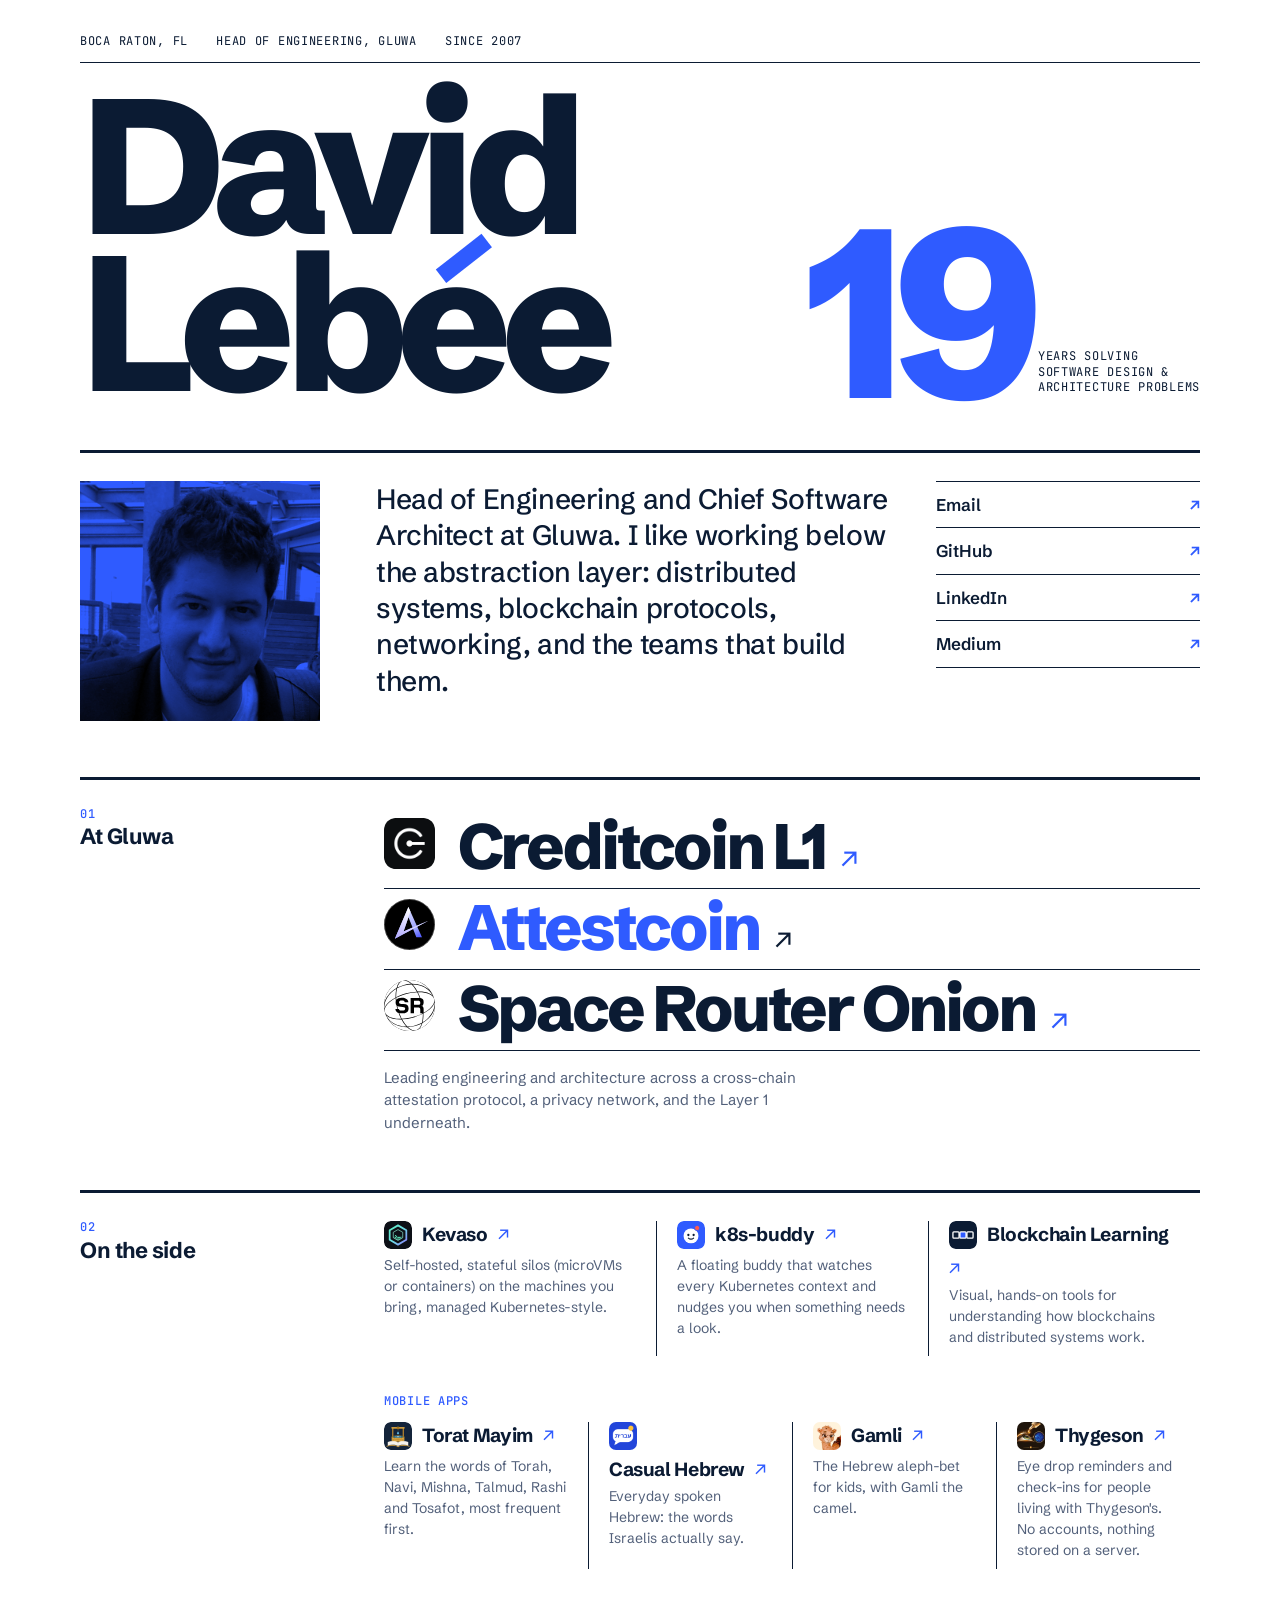
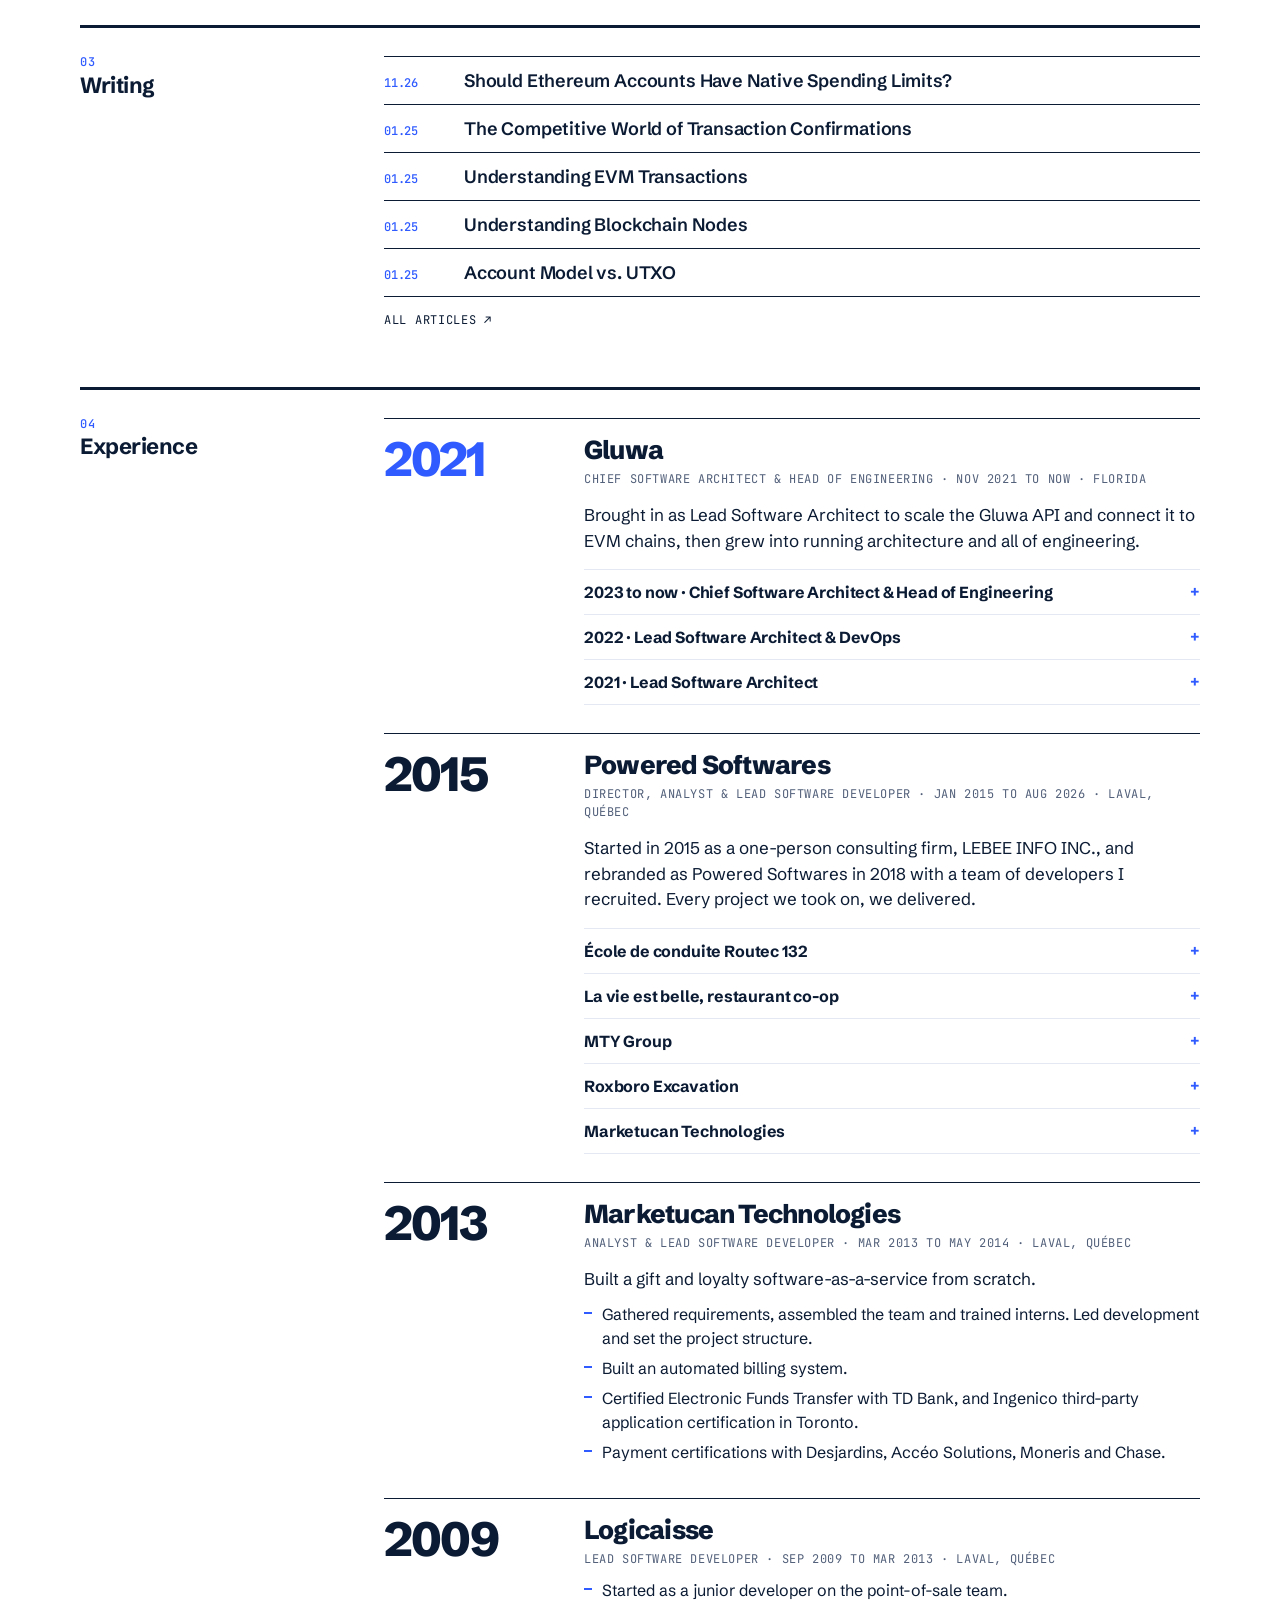
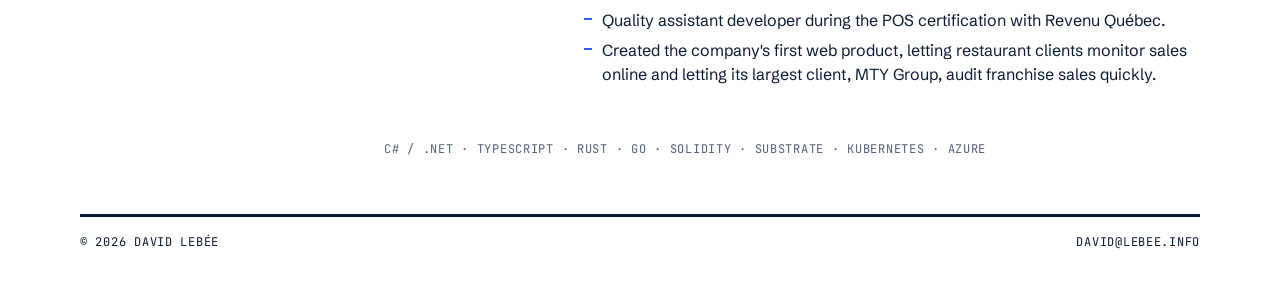
==== index.html @ 3582ea85 "Point Space Router Onion to spacerouter.org/onion Co-Authored-By: Claude Opus 5.5 <noreply@anthropic" ====
<!doctype html>
<html lang="en">
<head>
  <meta charset="utf-8">
  <meta name="viewport" content="width=device-width, initial-scale=1">
  <title>David Lebée</title>
  <meta name="description" content="David Lebée, Head of Engineering and Chief Software Architect at Gluwa. Distributed systems, blockchain protocols, and side projects like Kevaso and k8s-buddy.">
  <meta name="theme-color" content="#0B1B33">
  <link rel="canonical" href="https://david.lebee.info/">
  <link rel="icon" href="/favicon.svg" type="image/svg+xml">
  <meta property="og:title" content="David Lebée">
  <meta property="og:description" content="Head of Engineering at Gluwa. Distributed systems, blockchain protocols, and things I build on the side.">
  <meta property="og:image" content="https://david.lebee.info/assets/img/david.jpg">
  <meta property="og:url" content="https://david.lebee.info/">
  <meta property="og:type" content="profile">
  <link rel="preconnect" href="https://fonts.googleapis.com">
  <link rel="preconnect" href="https://fonts.gstatic.com" crossorigin>
  <link href="https://fonts.googleapis.com/css2?family=JetBrains+Mono:wght@400;500&family=Schibsted+Grotesk:wght@400;500;600;700;800&display=swap" rel="stylesheet">
  <link rel="stylesheet" href="/assets/css/tokens.css?v=swiss5">
  <link rel="stylesheet" href="/assets/css/site.css?v=swiss5">
  <script type="application/ld+json">
  {"@context":"https://schema.org","@type":"Person","name":"David Lebée","jobTitle":"Head of Engineering & Chief Software Architect","worksFor":{"@type":"Organization","name":"Gluwa"},"email":"mailto:david@lebee.info","url":"https://david.lebee.info/","sameAs":["https://www.linkedin.com/in/davidlebee/","https://github.com/dlebee","https://medium.com/@dsylebee"]}
  </script>
</head>
<body>

<main class="poster">

  <!-- Masthead -->
  <header class="mast">
    <div class="meta">
      <span>Boca Raton, FL</span>
      <span>Head of Engineering, Gluwa</span>
      <span>Since 2007</span>
    </div>
    <h1 class="name">David<br>Leb<span class="e-accent">e</span>e</h1>
    <div class="big-number" aria-label="19 years solving software design and architecture problems">
      <span class="num" data-years-since="2007-01">19</span>
      <span class="cap">years solving<br>software design &amp;<br>architecture problems</span>
    </div>
  </header>

  <!-- Intro -->
  <section class="row intro">
    <div class="photo"><img src="/assets/img/david.jpg" alt="Portrait of David Lebée" width="608" height="640"></div>
    <p class="lede">Head of Engineering and Chief Software Architect at Gluwa. I like working below the abstraction layer: distributed systems, blockchain protocols, networking, and the teams that build them.</p>
    <nav class="links" aria-label="Elsewhere">
      <a href="mailto:david@lebee.info" target="_blank" rel="noopener">Email</a>
      <a href="https://github.com/dlebee" target="_blank" rel="noopener">GitHub</a>
      <a href="https://www.linkedin.com/in/davidlebee/" target="_blank" rel="noopener">LinkedIn</a>
      <a href="https://medium.com/@dsylebee" target="_blank" rel="noopener">Medium</a>
    </nav>
  </section>

  <!-- 01 Gluwa -->
  <section class="row">
    <h2 class="label"><span>01</span>At Gluwa</h2>
    <div>
      <ul class="words">
        <li><a href="https://creditcoin.org" target="_blank" rel="noopener"><img class="ico" src="/assets/img/icons/creditcoin.png" alt="">Creditcoin L1</a></li>
        <li><a href="https://attestcoin.org" target="_blank" rel="noopener"><img class="ico" src="/assets/img/icons/attestcoin.svg" alt="">Attestcoin</a></li>
        <li><a href="https://spacerouter.org/onion" target="_blank" rel="noopener"><img class="ico" src="/assets/img/icons/spacerouter.svg" alt="">Space Router Onion</a></li>
      </ul>
      <p class="small">Leading engineering and architecture across a cross-chain attestation protocol, a privacy network, and the Layer 1 underneath.</p>
    </div>
  </section>

  <!-- 02 On the side -->
  <section class="row">
    <h2 class="label"><span>02</span>On the side</h2>
    <div>
    <ul class="cols side">
      <li>
        <a href="https://kevaso.com" target="_blank" rel="noopener">
          <span class="title"><img class="ico" src="/assets/img/icons/kevaso.svg" alt="" width="28" height="28">Kevaso <i>↗</i></span>
          <span class="desc">Self-hosted, stateful silos (microVMs or containers) on the machines you bring, managed Kubernetes-style.</span>
        </a>
      </li>
      <li>
        <a href="https://github.com/dlebee/k8s-buddy" target="_blank" rel="noopener">
          <span class="title"><img class="ico" src="/assets/img/icons/k8s-buddy.svg" alt="" width="28" height="28">k8s-buddy <i>↗</i></span>
          <span class="desc">A floating buddy that watches every Kubernetes context and nudges you when something needs a look.</span>
        </a>
      </li>
      <li>
        <a href="https://interactive-blockchain-learning.vercel.app/" target="_blank" rel="noopener">
          <span class="title"><img class="ico" src="/assets/img/icons/blockchain-learning.svg" alt="" width="28" height="28">Blockchain Learning <i>↗</i></span>
          <span class="desc">Visual, hands-on tools for understanding how blockchains and distributed systems work.</span>
        </a>
      </li>
    </ul>
      <h3 class="sub">Mobile apps</h3>
      <ul class="cols side apps">
      <li>
        <a href="https://toratmayim.com" target="_blank" rel="noopener">
          <span class="title"><img class="ico" src="/assets/img/icons/torat-mayim.png" alt="" width="28" height="28">Torat Mayim <i>↗</i></span>
          <span class="desc">Learn the words of Torah, Navi, Mishna, Talmud, Rashi and Tosafot, most frequent first.</span>
        </a>
      </li>
      <li>
        <a href="https://dlebee.github.io/casual-hebrew-public/" target="_blank" rel="noopener">
          <span class="title"><img class="ico" src="/assets/img/icons/casual-hebrew.png" alt="" width="28" height="28">Casual Hebrew <i>↗</i></span>
          <span class="desc">Everyday spoken Hebrew: the words Israelis actually say.</span>
        </a>
      </li>
      <li>
        <a href="https://dlebee.github.io/gamli-public/" target="_blank" rel="noopener">
          <span class="title"><img class="ico" src="/assets/img/icons/gamli.png" alt="" width="28" height="28">Gamli <i>↗</i></span>
          <span class="desc">The Hebrew aleph-bet for kids, with Gamli the camel.</span>
        </a>
      </li>
      <li>
        <a href="https://thygeson.app" target="_blank" rel="noopener">
          <span class="title"><img class="ico" src="/assets/img/icons/thygeson.png" alt="" width="28" height="28">Thygeson <i>↗</i></span>
          <span class="desc">Eye drop reminders and check-ins for people living with Thygeson's. No accounts, nothing stored on a server.</span>
        </a>
      </li>
      </ul>
    </div>
  </section>

  <!-- 03 Writing -->
  <section class="row">
    <h2 class="label"><span>03</span>Writing</h2>
    <div>
      <ol class="list">
        <li><a href="https://medium.com/@dsylebee/should-ethereum-accounts-have-native-spending-limits-c32a01133090" target="_blank" rel="noopener"><time datetime="2026-11">11.26</time><span>Should Ethereum Accounts Have Native Spending Limits?</span></a></li>
        <li><a href="https://medium.com/@dsylebee/the-competitive-world-of-transaction-confirmations-7b4b9a8f3483" target="_blank" rel="noopener"><time datetime="2025-01">01.25</time><span>The Competitive World of Transaction Confirmations</span></a></li>
        <li><a href="https://medium.com/@dsylebee/understanding-evm-transactions-063d05ceec20" target="_blank" rel="noopener"><time datetime="2025-01">01.25</time><span>Understanding EVM Transactions</span></a></li>
        <li><a href="https://medium.com/@dsylebee/understanding-blockchain-nodes-roles-economics-and-why-they-matter-e53a9448a77d" target="_blank" rel="noopener"><time datetime="2025-01">01.25</time><span>Understanding Blockchain Nodes</span></a></li>
        <li><a href="https://medium.com/@dsylebee/account-model-vs-utxo-how-blockchain-tracks-balances-7a42168b0a90" target="_blank" rel="noopener"><time datetime="2025-01">01.25</time><span>Account Model vs. UTXO</span></a></li>
      </ol>
      <a class="more" href="https://medium.com/@dsylebee" target="_blank" rel="noopener">All articles ↗</a>
    </div>
  </section>

  <!-- 04 Experience -->
  <section class="row">
    <h2 class="label"><span>04</span>Experience</h2>
    <div>
      <ol class="jobs">

        <li class="job">
          <b class="yr">2021</b>
          <div>
            <h3>Gluwa</h3>
            <p class="role">Chief Software Architect &amp; Head of Engineering · Nov 2021 to now · Florida</p>
            <p class="blurb">Brought in as Lead Software Architect to scale the Gluwa API and connect it to EVM chains, then grew into running architecture and all of engineering.</p>

            <details class="client">
              <summary>2023 to now · Chief Software Architect &amp; Head of Engineering</summary>
              <ul>
                <li>Leading protocol work across Creditcoin L1, Attestcoin and Space Router Onion.</li>
                <li>Lead both architecture and engineering. Appointed a manager for the Creditcoin research team and built a new protocol team.</li>
                <li>Scaled the engineering org and personally ran hiring to keep the bar and the fit high.</li>
                <li>Designed Credit Wallet, the new Creditcoin wallet, on microservice APIs for scale and usability.</li>
                <li>Worked with company leadership to align engineering with the company's vision, and kept cross-team delivery on time.</li>
                <li>The dynamic currency architecture let Gluwa ship investment products on Ethereum mainnet and BNB Smart Chain with no chain-specific code.</li>
                <li>Extended the Ethereum Relayer to support future-dated, proof-based transaction submission.</li>
                <li>Brought Substrate-based chains into the Gluwa API with a dedicated Node.js relayer, connected to .NET over Azure Service Bus topics and subscriptions.</li>
                <li>Took over leadership of the Creditcoin research team, clarifying requirements and making the research transparent and usable. That led to the Head of Engineering role over all teams.</li>
              </ul>
            </details>

            <details class="client">
              <summary>2022 · Lead Software Architect &amp; DevOps</summary>
              <ul>
                <li>Assessed the Gluwa API end to end and wrote the re-architecture plan.</li>
                <li>Rebuilt Azure security permissions around AAD groups per development squad.</li>
                <li>Moved the API from a static currency model to a dynamic one: currencies on top of networks that know their chain type (Bitcoin, Ethereum and so on). Replaced shared projects with proper class libraries and added gas and fee-estimation services.</li>
              </ul>
            </details>

            <details class="client">
              <summary>2021 · Lead Software Architect</summary>
              <ul>
                <li>Brought in to scale the Gluwa API and connect it to EVM-compatible chains.</li>
                <li>Built the Ethereum Relayer, an API for executing Ethereum transactions.</li>
                <li>Led the DevOps team from manual deployments to Infrastructure as Code.</li>
                <li>Helped deploy the Creditcoin blockchain, with centralized load balancers in front of decentralized RPC nodes.</li>
              </ul>
            </details>
          </div>
        </li>

        <li class="job">
          <b class="yr">2015</b>
          <div>
            <h3>Powered Softwares</h3>
            <p class="role">Director, Analyst &amp; Lead Software Developer · Jan 2015 to Aug 2026 · Laval, Québec</p>
            <p class="blurb">Started in 2015 as a one-person consulting firm, LEBEE INFO INC., and rebranded as Powered Softwares in 2018 with a team of developers I recruited. Every project we took on, we delivered.</p>

            <details class="client">
              <summary>École de conduite Routec 132</summary>
              <ul>
                <li>Driving-school platform meeting AQTr requirements</li>
                <li>Employees, students, programs, and contracts with digital signing</li>
                <li>Online payment, course certificates, AQTr reports and online exams</li>
              </ul>
            </details>
            <details class="client">
              <summary>La vie est belle, restaurant co-op</summary>
              <ul>
                <li>Fully manageable food-ordering platform and mobile-friendly ordering site</li>
                <li>Merchant app to receive, accept and refund orders in store</li>
                <li>Global Payments integration with saved cards for returning customers</li>
                <li>Multi-location support and accounting exports</li>
              </ul>
            </details>
            <details class="client">
              <summary>MTY Group</summary>
              <ul>
                <li>Rebranded their acquired point-of-sale system</li>
                <li>Updated the POS credit card integration and certificate with Moneris</li>
                <li>Reporting engine aggregating sales from 4,000 restaurants across Canada into one data warehouse</li>
                <li>BI bridges for the POS with Deloitte, and custom gift-card aging audit reports</li>
              </ul>
            </details>
            <details class="client">
              <summary>Roxboro Excavation</summary>
              <ul>
                <li>A full ERP: suppliers, employees, mailing lists, purchase orders</li>
                <li>Truck weigh-sheet manager using OCR (Microsoft, Google, Fujitsu)</li>
                <li>Employee hours and a custom payroll system for construction</li>
                <li>Garage repair tracking, plus a mobile app for on-the-road repairs</li>
                <li>Truck and equipment tracking</li>
              </ul>
            </details>
            <details class="client">
              <summary>Marketucan Technologies</summary>
              <ul>
                <li>Platform support and terminal-security certification changes</li>
                <li>Planning and onboarding for new clients</li>
                <li>Mobile apps for gift card enrollment and online purchases</li>
                <li>Global Payments online-processing integration, before a C# SDK existed</li>
              </ul>
            </details>
          </div>
        </li>

        <li class="job">
          <b class="yr">2013</b>
          <div>
            <h3>Marketucan Technologies</h3>
            <p class="role">Analyst &amp; Lead Software Developer · Mar 2013 to May 2014 · Laval, Québec</p>
            <p class="blurb">Built a gift and loyalty software-as-a-service from scratch.</p>
            <ul>
              <li>Gathered requirements, assembled the team and trained interns. Led development and set the project structure.</li>
              <li>Built an automated billing system.</li>
              <li>Certified Electronic Funds Transfer with TD Bank, and Ingenico third-party application certification in Toronto.</li>
              <li>Payment certifications with Desjardins, Accéo Solutions, Moneris and Chase.</li>
            </ul>
          </div>
        </li>

        <li class="job">
          <b class="yr">2009</b>
          <div>
            <h3>Logicaisse</h3>
            <p class="role">Lead Software Developer · Sep 2009 to Mar 2013 · Laval, Québec</p>
            <ul>
              <li>Started as a junior developer on the point-of-sale team.</li>
              <li>Quality assistant developer during the POS certification with Revenu Québec.</li>
              <li>Created the company's first web product, letting restaurant clients monitor sales online and letting its largest client, MTY Group, audit franchise sales quickly.</li>
            </ul>
          </div>
        </li>

      </ol>
      <p class="tools">C# / .NET · TypeScript · Rust · Go · Solidity · Substrate · Kubernetes · Azure</p>
    </div>
  </section>

  <footer class="foot">
    <span>© <span data-year>2026</span> David Lebée</span>
    <a href="mailto:david@lebee.info" target="_blank" rel="noopener">david@lebee.info</a>
  </footer>

</main>

<script src="/assets/js/site.js"></script>
</body>
</html>
---- assets/css/tokens.css ----
/* ==========================================================================
   David Lebée — Brand tokens
   "Cobalt": crisp white, deep navy ink, one electric-blue accent.
   Change values here; everything else reads from these variables.
   ========================================================================== */

:root {
  /* Core palette */
  --ink:          #0B1B33;  /* primary text */
  --paper:        #FFFFFF;  /* page background */
  --paper-raised: #F5F7FB;  /* pills, chips */
  --graphite:     #52607A;  /* secondary text */
  --rule:         #E3E8F2;  /* lines, borders */
  --signal:       #2F5BFF;  /* the accent — underlines, dots, the é bar */
  --signal-ink:   #2A4FE0;  /* accent used as text */
  --signal-wash:  rgba(47, 91, 255, 0.10);

  /* Type */
  --font-sans: "Schibsted Grotesk", ui-sans-serif, system-ui, -apple-system, "Segoe UI", sans-serif;
  --font-mono: "JetBrains Mono", ui-monospace, SFMono-Regular, Menlo, monospace;
}

@media (prefers-color-scheme: dark) {
  :root:not([data-theme="light"]) {
    --ink:          #E6EBF5;
    --paper:        #070B14;
    --paper-raised: #0F1522;
    --graphite:     #97A3BA;
    --rule:         #1A2233;
    --signal:       #6E8BFF;
    --signal-ink:   #8EA4FF;
    --signal-wash:  rgba(110, 139, 255, 0.14);
  }
}
:root[data-theme="dark"] {
  --ink:          #E6EBF5;
  --paper:        #070B14;
  --paper-raised: #0F1522;
  --graphite:     #97A3BA;
  --rule:         #1A2233;
  --signal:       #6E8BFF;
  --signal-ink:   #8EA4FF;
  --signal-wash:  rgba(110, 139, 255, 0.14);
}
---- assets/css/site.css ----
/* ==========================================================================
   Site styles — "Swiss poster"
   Strict grid, heavy ink rules, giant type, one electric-blue accent.
   Colours come from tokens.css.
   ========================================================================== */

*, *::before, *::after { box-sizing: border-box; }
html { -webkit-text-size-adjust: 100%; }
body {
  margin: 0;
  background: var(--paper);
  color: var(--ink);
  font-family: var(--font-sans);
  font-size: 17px;
  line-height: 1.5;
  -webkit-font-smoothing: antialiased;
}
img { display: block; max-width: 100%; }
a { color: inherit; text-decoration: none; }
ul, ol { list-style: none; margin: 0; padding: 0; }
:focus-visible { outline: 3px solid var(--signal); outline-offset: 2px; }
::selection { background: var(--signal); color: var(--paper); }

/* The é: a plain e whose acute accent is a blue bar. */
.e-accent { position: relative; display: inline-block; }
.e-accent::before {
  content: "";
  position: absolute;
  left: 0.2em; top: 0.03em;
  width: 0.3em; height: 0.09em;
  background: var(--signal);
  transform: rotate(-38deg);
}

/* ---------- Poster frame -------------------------------------------------- */

.poster { max-width: 1200px; margin: 0 auto; padding: 0 20px; }
@media (min-width: 900px) { .poster { padding: 0 40px; } }

.row {
  display: grid; gap: 16px 32px;
  border-top: 3px solid var(--ink);
  padding: 28px 0 56px;
}
@media (min-width: 900px) { .row { grid-template-columns: 3fr 9fr; } }

/* ---------- Masthead ------------------------------------------------------ */

.mast {
  display: grid; gap: 24px;
  padding: 24px 0 40px;
}
@media (min-width: 900px) {
  .mast { grid-template-columns: 1fr auto; align-items: end; padding: 32px 0 48px; }
}
.meta {
  grid-column: 1 / -1;
  display: flex; flex-wrap: wrap; gap: 4px 28px;
  font-family: var(--font-mono); font-size: 12px; text-transform: uppercase; letter-spacing: 0.06em;
  border-bottom: 1px solid var(--ink); padding-bottom: 12px;
}
.name {
  margin: 0;
  font-size: clamp(4rem, 16vw, 12rem);
  font-weight: 800; line-height: 0.82; letter-spacing: -0.06em;
}
.big-number { display: flex; align-items: flex-end; gap: 12px; }
.big-number .num {
  font-size: clamp(6rem, 22vw, 15rem);
  font-weight: 800; line-height: 0.75; letter-spacing: -0.07em;
  color: var(--signal);
}
.big-number .cap {
  font-family: var(--font-mono); font-size: 12px; text-transform: uppercase; letter-spacing: 0.06em;
  line-height: 1.3; padding-bottom: 6px;
}

/* ---------- Intro row ----------------------------------------------------- */

.intro { align-items: start; }
@media (min-width: 900px) { .intro { grid-template-columns: 3fr 6fr 3fr; } }
.photo { background: var(--signal); aspect-ratio: 1; overflow: hidden; max-width: 240px; }
.photo img { width: 100%; height: 100%; object-fit: cover; object-position: 50% 25%; filter: grayscale(1) contrast(1.15); mix-blend-mode: multiply; }
@media (prefers-color-scheme: dark) { .photo img { mix-blend-mode: luminosity; } }
.lede { margin: 0; font-size: clamp(1.25rem, 2.2vw, 1.75rem); line-height: 1.3; font-weight: 500; letter-spacing: -0.015em; }
.links { display: flex; flex-direction: column; border-top: 1px solid var(--ink); }
.links a {
  display: flex; justify-content: space-between;
  padding: 10px 0; border-bottom: 1px solid var(--ink);
  font-weight: 600;
}
.links a::after { content: "↗"; color: var(--signal); }
.links a:hover { color: var(--signal); }

/* ---------- Section labels ----------------------------------------------- */

.label {
  margin: 0;
  font-size: 22px; font-weight: 700; letter-spacing: -0.02em; line-height: 1.1;
}
.label span {
  display: block; margin-bottom: 4px;
  font-family: var(--font-mono); font-size: 12px; font-weight: 500; letter-spacing: 0.06em;
  color: var(--signal);
}

/* ---------- 01 Building --------------------------------------------------- */

.cols { display: grid; gap: 0; }
@media (min-width: 700px) { .cols { grid-template-columns: repeat(3, 1fr); } }
.cols li { border-top: 1px solid var(--ink); }
@media (min-width: 700px) {
  .cols li { border-top: 0; border-left: 1px solid var(--ink); }
  .cols li:first-child { border-left: 0; }
}
.cols a { display: block; padding: 14px 0 18px; height: 100%; }
@media (min-width: 700px) { .cols a { padding: 0 20px 8px; } .cols li:first-child a { padding-left: 0; } }
.cols .title { display: block; font-size: 26px; font-weight: 700; letter-spacing: -0.03em; line-height: 1.05; }
.cols .title i { font-style: normal; color: var(--signal); font-weight: 400; }
.cols .desc { display: block; margin-top: 10px; font-size: 15px; color: var(--graphite); }
.cols a:hover .title { color: var(--signal); }

.cols.side .title { font-size: 19px; letter-spacing: -0.02em; }
.cols.side .desc { font-size: 14px; margin-top: 6px; }

.sub { margin: 36px 0 12px; font-family: var(--font-mono); font-size: 12px; font-weight: 500; text-transform: uppercase; letter-spacing: 0.06em; color: var(--signal); }
@media (min-width: 700px) { .cols.apps { grid-template-columns: repeat(2, 1fr); row-gap: 24px; } .cols.apps li:nth-child(3) { border-left: 0; } .cols.apps li:nth-child(3) a { padding-left: 0; } }
@media (min-width: 1100px) { .cols.apps { grid-template-columns: repeat(4, 1fr); } .cols.apps li:nth-child(3) { border-left: 1px solid var(--ink); } .cols.apps li:nth-child(3) a { padding-left: 20px; } }

.cols .title { display: flex; align-items: center; gap: 10px; flex-wrap: wrap; }
.cols .ico { width: 28px; height: 28px; border-radius: 7px; flex: none; }
.words a { align-items: center; gap: 0.3em; }
.words .ico { width: 0.8em; height: 0.8em; border-radius: 0.18em; flex: none; margin-right: 0.1em; }

/* ---------- 02 Gluwa ------------------------------------------------------ */

.words li {
  font-size: clamp(2rem, 5.5vw, 4rem);
  font-weight: 800; letter-spacing: -0.045em; line-height: 1;
  border-bottom: 1px solid var(--ink); padding: 6px 0 10px;
}
.words li:nth-child(2) { color: var(--signal); }
.small { margin: 16px 0 0; font-size: 15px; color: var(--graphite); max-width: 52ch; }

/* ---------- 03 Writing ---------------------------------------------------- */

.list a {
  display: grid; grid-template-columns: 64px 1fr; gap: 16px; align-items: baseline;
  padding: 10px 0; border-bottom: 1px solid var(--ink);
  font-size: 18px; font-weight: 600; letter-spacing: -0.01em;
}
.list li:first-child a { border-top: 1px solid var(--ink); }
.list time { font-family: var(--font-mono); font-size: 12px; font-weight: 500; color: var(--signal); }
.list a:hover span { color: var(--signal); }
.more { display: inline-block; margin-top: 14px; font-family: var(--font-mono); font-size: 12px; text-transform: uppercase; letter-spacing: 0.06em; }
.more:hover { color: var(--signal); }

/* ---------- 04 Before ----------------------------------------------------- */

.jobs { counter-reset: none; }
.job {
  display: grid; gap: 8px 24px;
  border-top: 1px solid var(--ink); padding: 18px 0 28px;
}
@media (min-width: 700px) { .job { grid-template-columns: minmax(96px, 2fr) 7fr; } }
.yr { font-size: clamp(2rem, 4.5vw, 3rem); font-weight: 800; letter-spacing: -0.05em; line-height: 0.9; }
.job:first-child .yr { color: var(--signal); }
.job h3 { margin: 0; font-size: 26px; font-weight: 800; letter-spacing: -0.03em; line-height: 1.05; }
.role { margin: 6px 0 0; font-family: var(--font-mono); font-size: 12px; text-transform: uppercase; letter-spacing: 0.05em; color: var(--graphite); }
.blurb { margin: 14px 0 0; max-width: 62ch; }
.job ul { margin: 10px 0 0; padding: 0; }
.job ul li { position: relative; padding-left: 18px; margin: 6px 0; font-size: 16px; max-width: 68ch; }
.job ul li::before { content: ""; position: absolute; left: 0; top: 0.65em; width: 8px; height: 2px; background: var(--signal); }
.era { margin-top: 20px; }
.era h4 { margin: 0; font-size: 15px; font-weight: 700; letter-spacing: -0.01em; }
details.client { border-top: 1px solid var(--rule); margin-top: 0; }
details.client:first-of-type { margin-top: 16px; }
details.client:last-of-type { border-bottom: 1px solid var(--rule); }
details.client summary {
  cursor: pointer; list-style: none; padding: 10px 0;
  display: flex; justify-content: space-between; gap: 12px;
  font-weight: 700; font-size: 16px; letter-spacing: -0.01em;
}
details.client summary::-webkit-details-marker { display: none; }
details.client summary::after { content: "+"; font-family: var(--font-mono); color: var(--signal); }
details.client[open] summary::after { content: "×"; }
details.client ul { margin: 0 0 14px; }

.words a { display: inline-flex; align-items: baseline; gap: 0.25em; }
.words a::after { content: "↗"; font-size: 0.45em; font-weight: 400; color: var(--signal); }
.words a:hover { color: var(--signal); }
.words li:nth-child(2) a::after { color: var(--ink); }
.tools { margin: 20px 0 0; font-family: var(--font-mono); font-size: 12px; text-transform: uppercase; letter-spacing: 0.06em; color: var(--graphite); }

/* ---------- Footer -------------------------------------------------------- */

.foot {
  display: flex; flex-wrap: wrap; justify-content: space-between; gap: 8px;
  border-top: 3px solid var(--ink); padding: 16px 0 40px;
  font-family: var(--font-mono); font-size: 12px; text-transform: uppercase; letter-spacing: 0.06em;
}
.foot a:hover { color: var(--signal); }
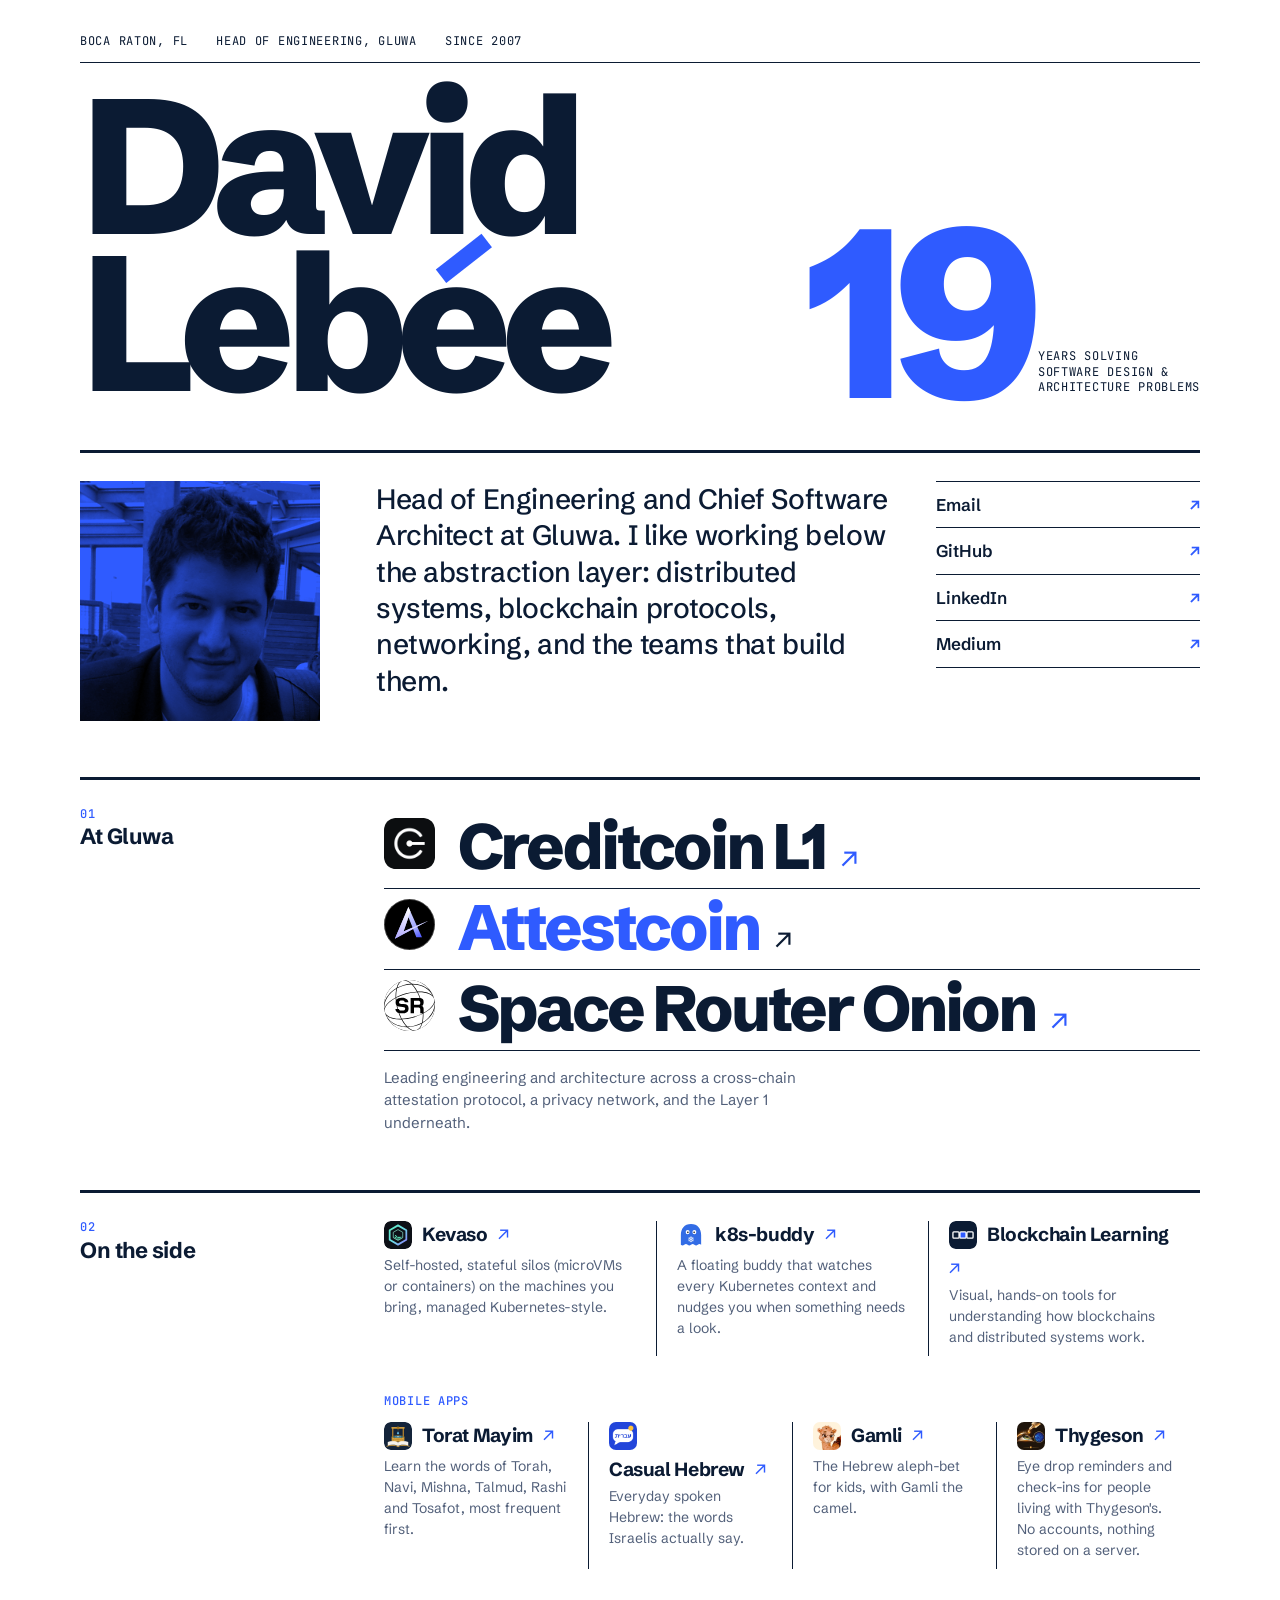
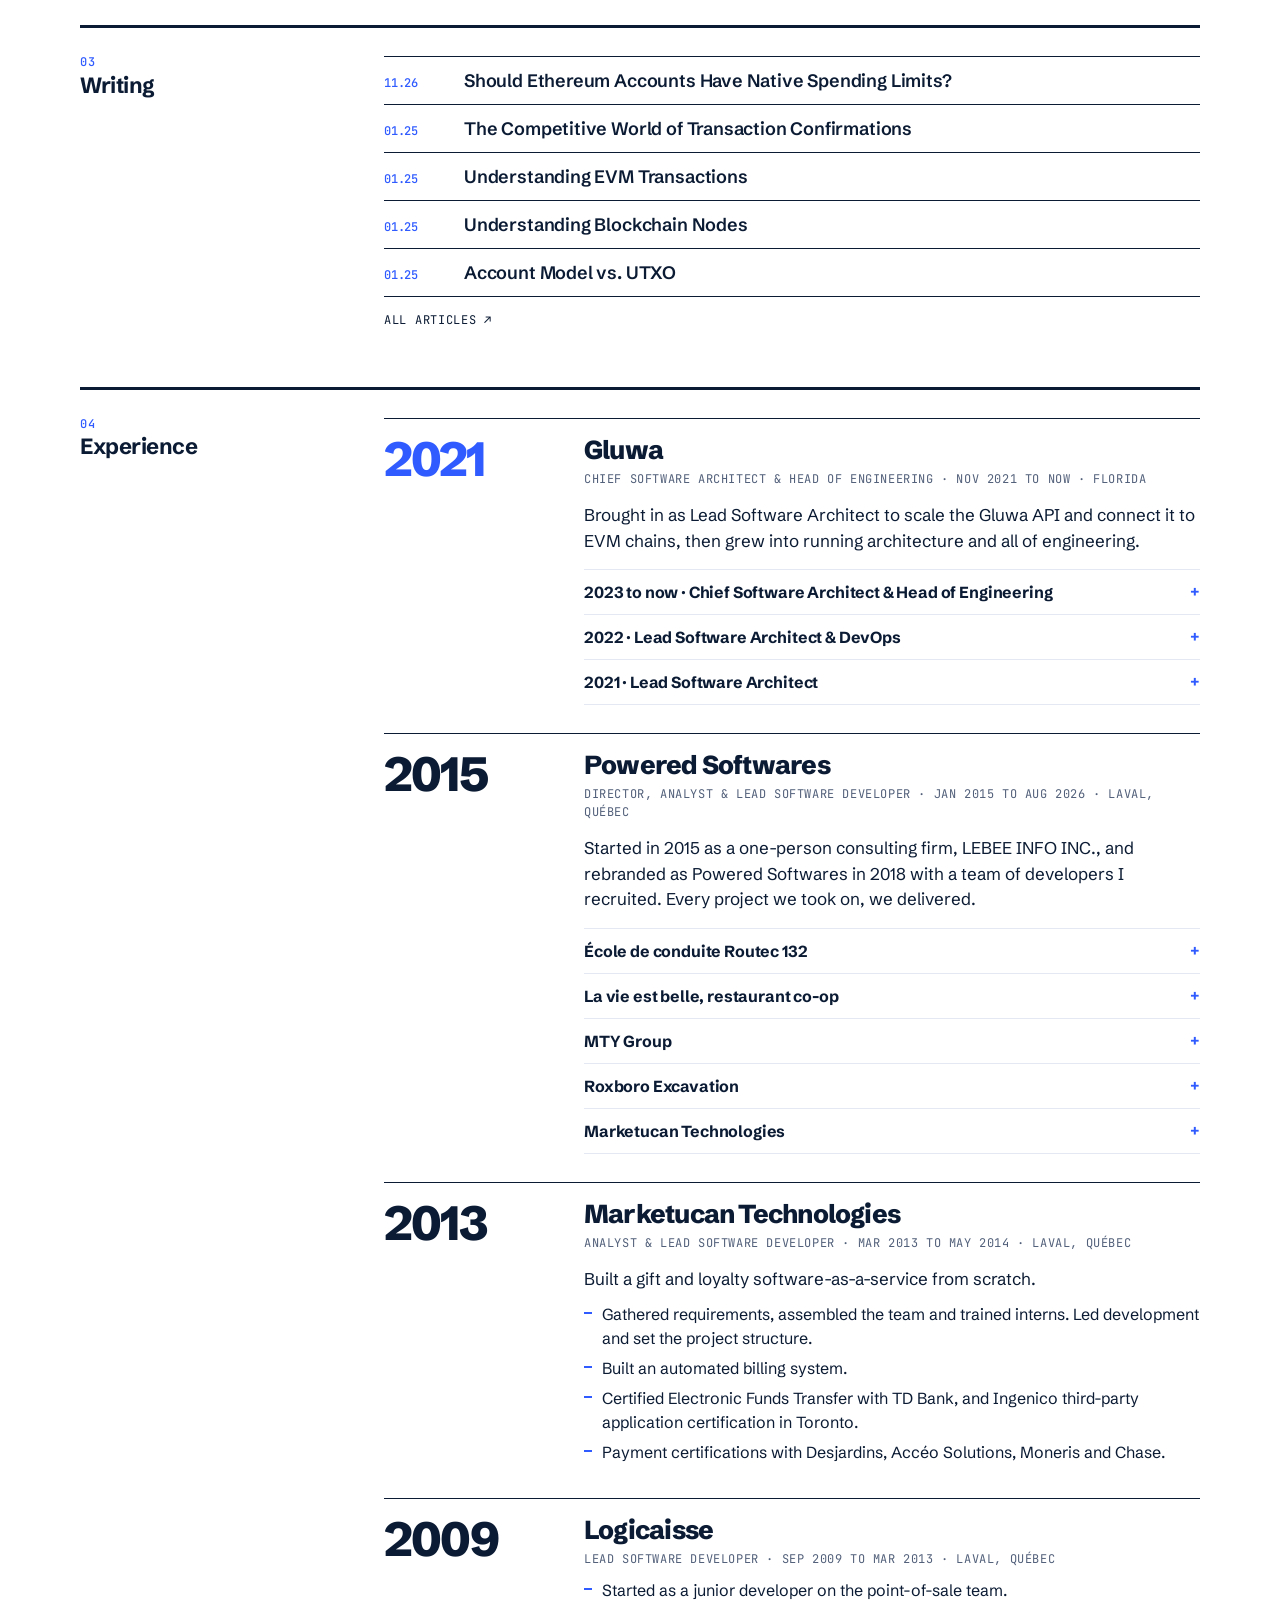
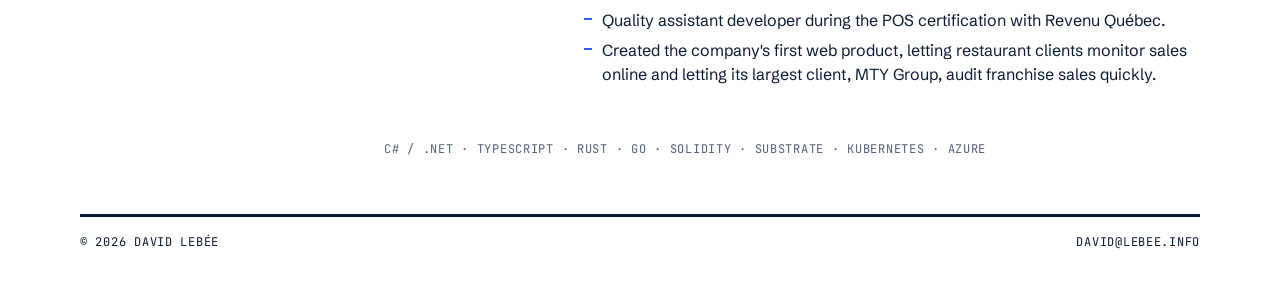
==== commit e2a3f28e: "k8s-buddy: link to its site and use its real icon Co-Authored-By: Claude Opus 5.5 <noreply@anthropic" ====
--- a/index.html
+++ b/index.html
@@ -16,8 +16,8 @@
   <link rel="preconnect" href="https://fonts.googleapis.com">
   <link rel="preconnect" href="https://fonts.gstatic.com" crossorigin>
   <link href="https://fonts.googleapis.com/css2?family=JetBrains+Mono:wght@400;500&family=Schibsted+Grotesk:wght@400;500;600;700;800&display=swap" rel="stylesheet">
-  <link rel="stylesheet" href="/assets/css/tokens.css?v=swiss5">
-  <link rel="stylesheet" href="/assets/css/site.css?v=swiss5">
+  <link rel="stylesheet" href="/assets/css/tokens.css?v=swiss6">
+  <link rel="stylesheet" href="/assets/css/site.css?v=swiss6">
   <script type="application/ld+json">
   {"@context":"https://schema.org","@type":"Person","name":"David Lebée","jobTitle":"Head of Engineering & Chief Software Architect","worksFor":{"@type":"Organization","name":"Gluwa"},"email":"mailto:david@lebee.info","url":"https://david.lebee.info/","sameAs":["https://www.linkedin.com/in/davidlebee/","https://github.com/dlebee","https://medium.com/@dsylebee"]}
   </script>
@@ -77,7 +77,7 @@
         </a>
       </li>
       <li>
-        <a href="https://github.com/dlebee/k8s-buddy" target="_blank" rel="noopener">
+        <a href="https://dlebee.github.io/k8s-buddy-site/" target="_blank" rel="noopener">
           <span class="title"><img class="ico" src="/assets/img/icons/k8s-buddy.svg" alt="" width="28" height="28">k8s-buddy <i>↗</i></span>
           <span class="desc">A floating buddy that watches every Kubernetes context and nudges you when something needs a look.</span>
         </a>
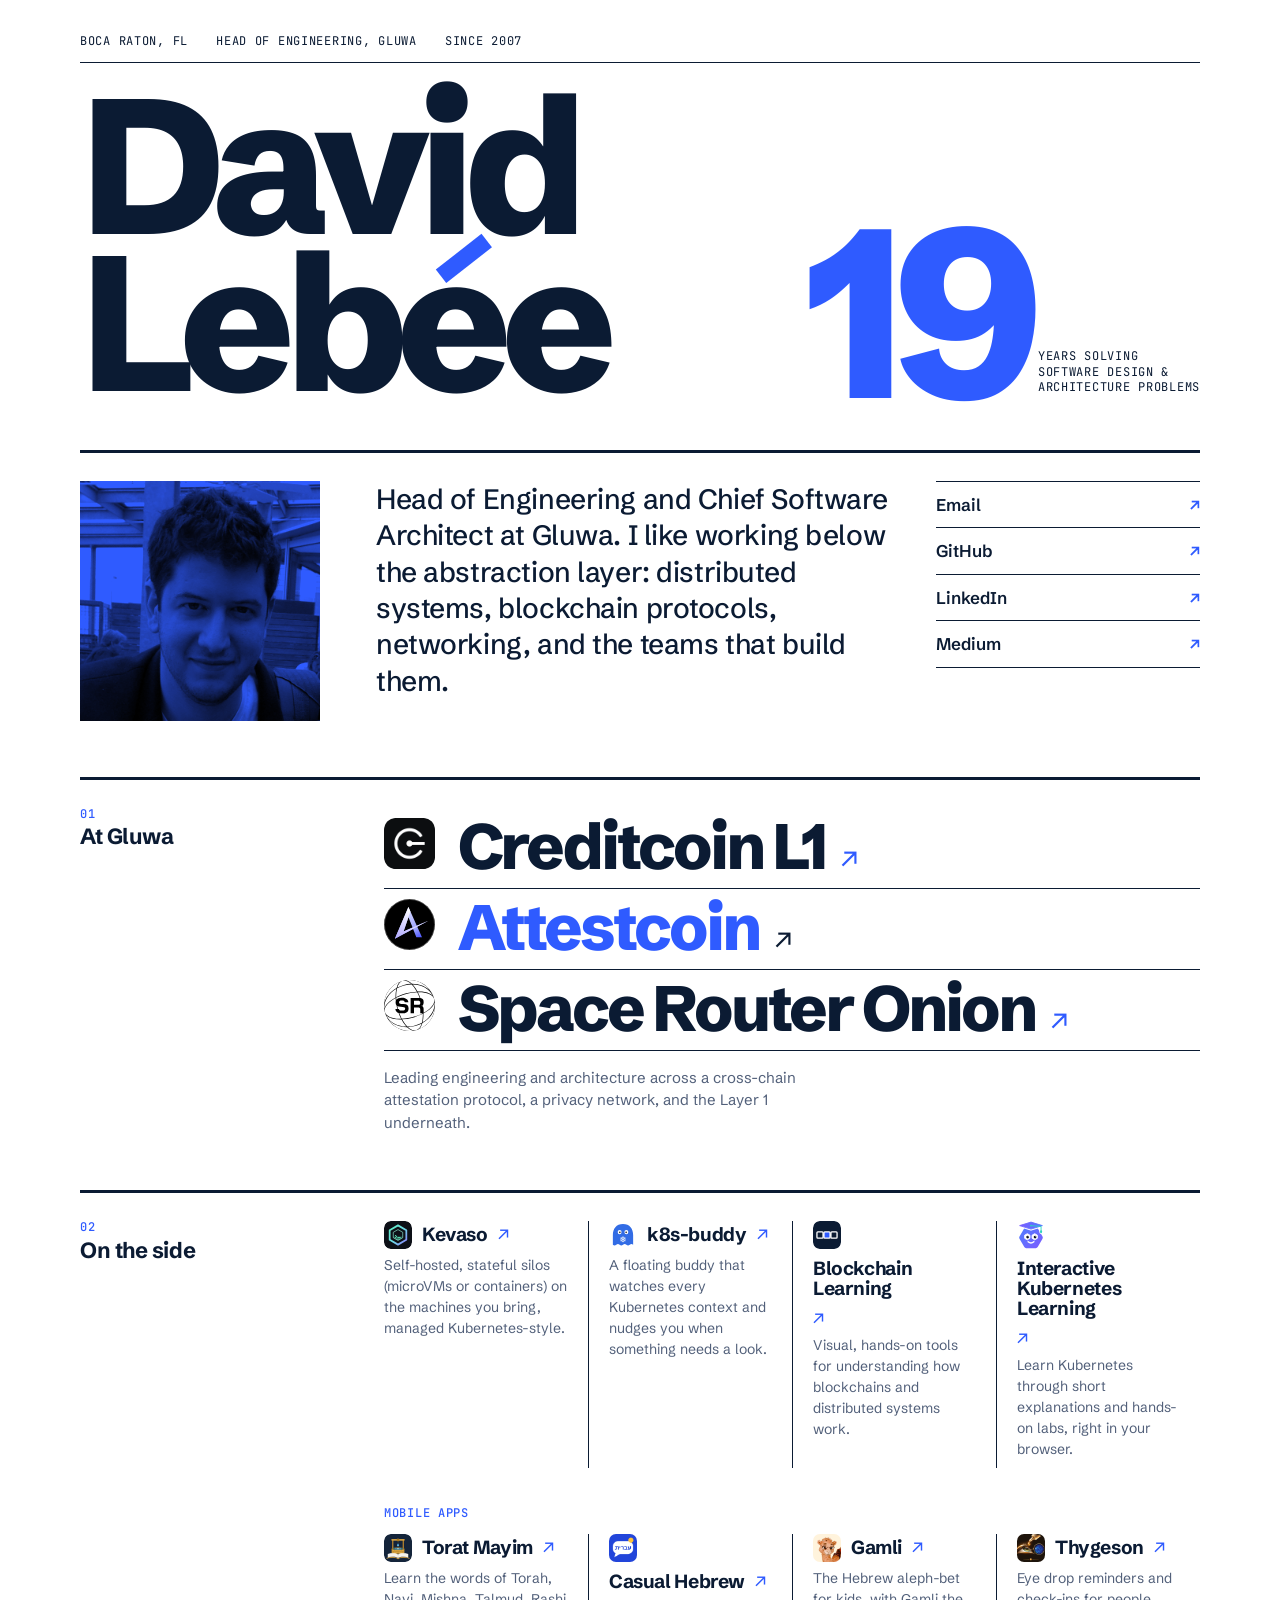
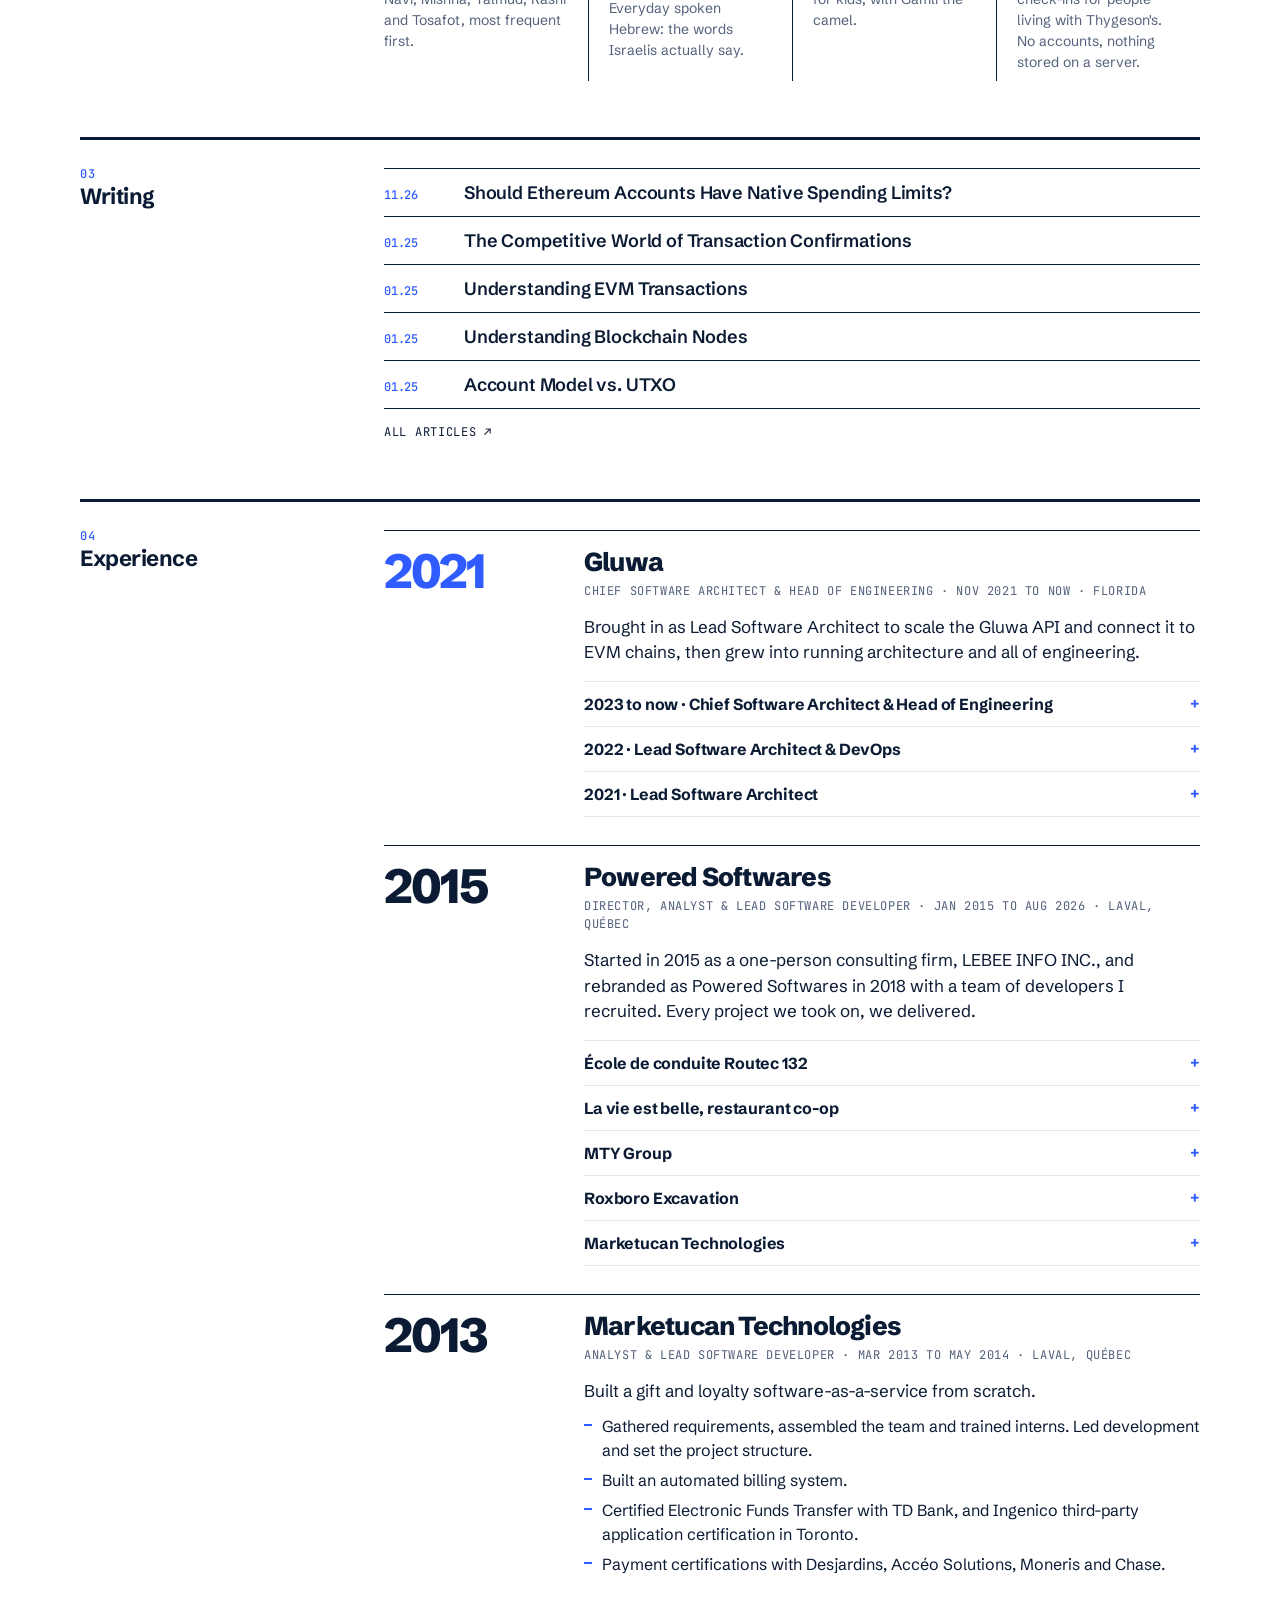
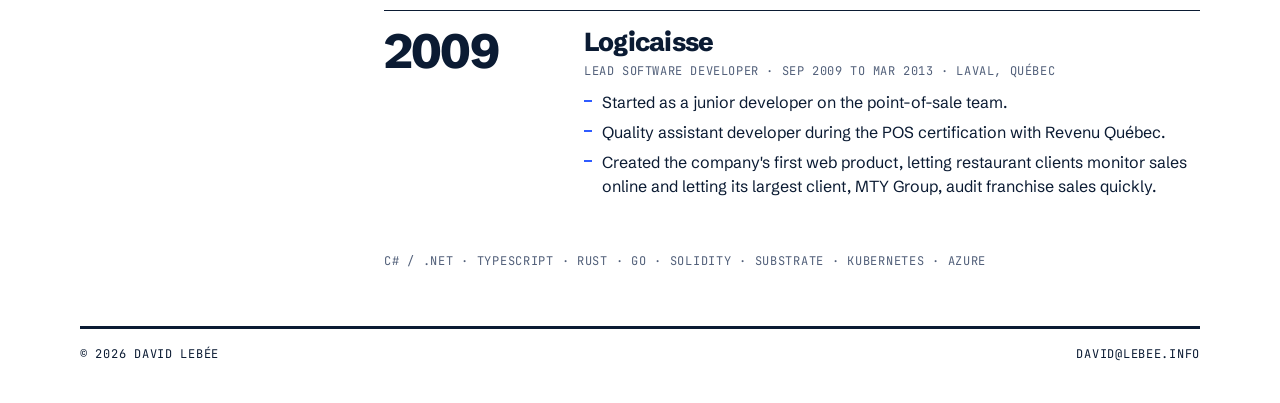
==== commit 2d795c43: "Add Interactive Kubernetes Learning to side projects Co-Authored-By: Claude Opus 5.5 <noreply@anthro" ====
--- a/index.html
+++ b/index.html
@@ -16,8 +16,8 @@
   <link rel="preconnect" href="https://fonts.googleapis.com">
   <link rel="preconnect" href="https://fonts.gstatic.com" crossorigin>
   <link href="https://fonts.googleapis.com/css2?family=JetBrains+Mono:wght@400;500&family=Schibsted+Grotesk:wght@400;500;600;700;800&display=swap" rel="stylesheet">
-  <link rel="stylesheet" href="/assets/css/tokens.css?v=swiss6">
-  <link rel="stylesheet" href="/assets/css/site.css?v=swiss6">
+  <link rel="stylesheet" href="/assets/css/tokens.css?v=swiss8">
+  <link rel="stylesheet" href="/assets/css/site.css?v=swiss8">
   <script type="application/ld+json">
   {"@context":"https://schema.org","@type":"Person","name":"David Lebée","jobTitle":"Head of Engineering & Chief Software Architect","worksFor":{"@type":"Organization","name":"Gluwa"},"email":"mailto:david@lebee.info","url":"https://david.lebee.info/","sameAs":["https://www.linkedin.com/in/davidlebee/","https://github.com/dlebee","https://medium.com/@dsylebee"]}
   </script>
@@ -69,7 +69,7 @@
   <section class="row">
     <h2 class="label"><span>02</span>On the side</h2>
     <div>
-    <ul class="cols side">
+    <ul class="cols side apps">
       <li>
         <a href="https://kevaso.com" target="_blank" rel="noopener">
           <span class="title"><img class="ico" src="/assets/img/icons/kevaso.svg" alt="" width="28" height="28">Kevaso <i>↗</i></span>
@@ -86,6 +86,12 @@
         <a href="https://interactive-blockchain-learning.vercel.app/" target="_blank" rel="noopener">
           <span class="title"><img class="ico" src="/assets/img/icons/blockchain-learning.svg" alt="" width="28" height="28">Blockchain Learning <i>↗</i></span>
           <span class="desc">Visual, hands-on tools for understanding how blockchains and distributed systems work.</span>
+        </a>
+      </li>
+      <li>
+        <a href="https://dlebee.github.io/interactive-kubernetes-learning/" target="_blank" rel="noopener">
+          <span class="title"><img class="ico" src="/assets/img/icons/kubernetes-learning.svg" alt="" width="28" height="28">Interactive Kubernetes Learning <i>↗</i></span>
+          <span class="desc">Learn Kubernetes through short explanations and hands-on labs, right in your browser.</span>
         </a>
       </li>
     </ul>
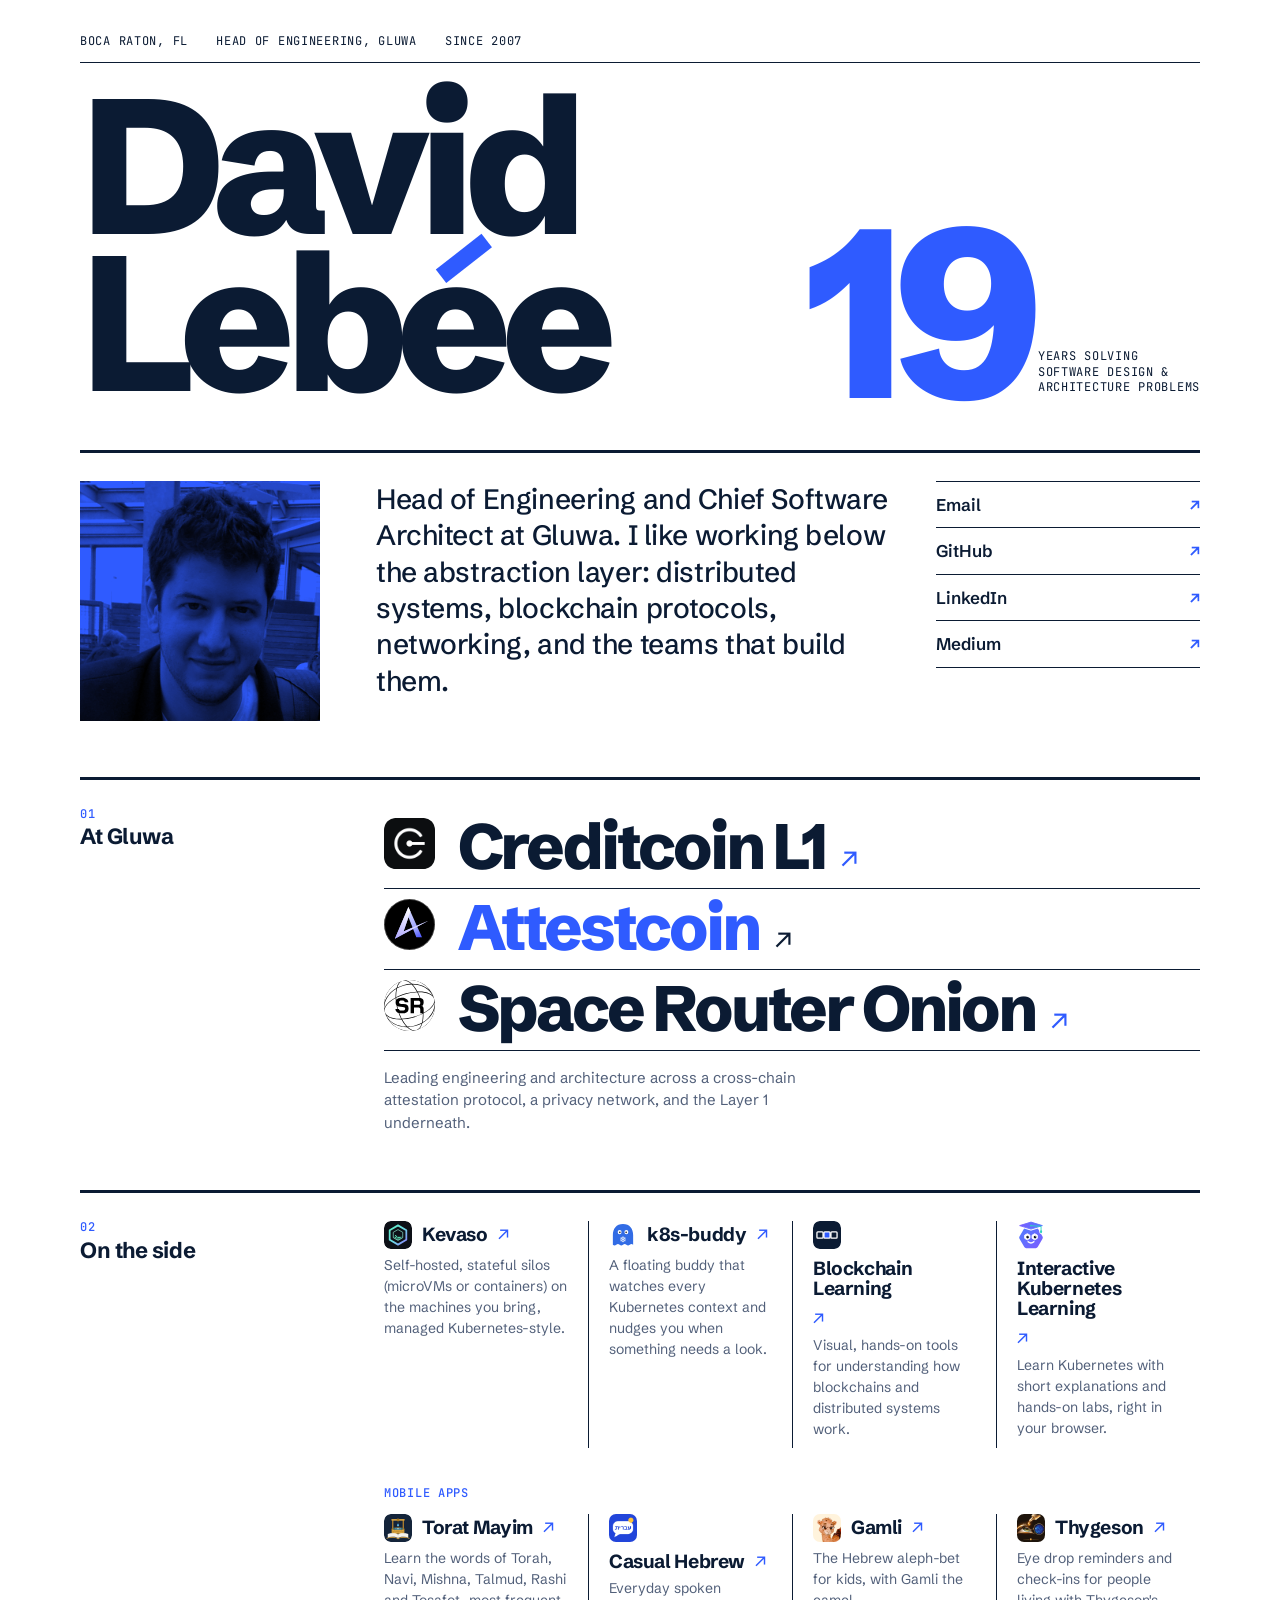
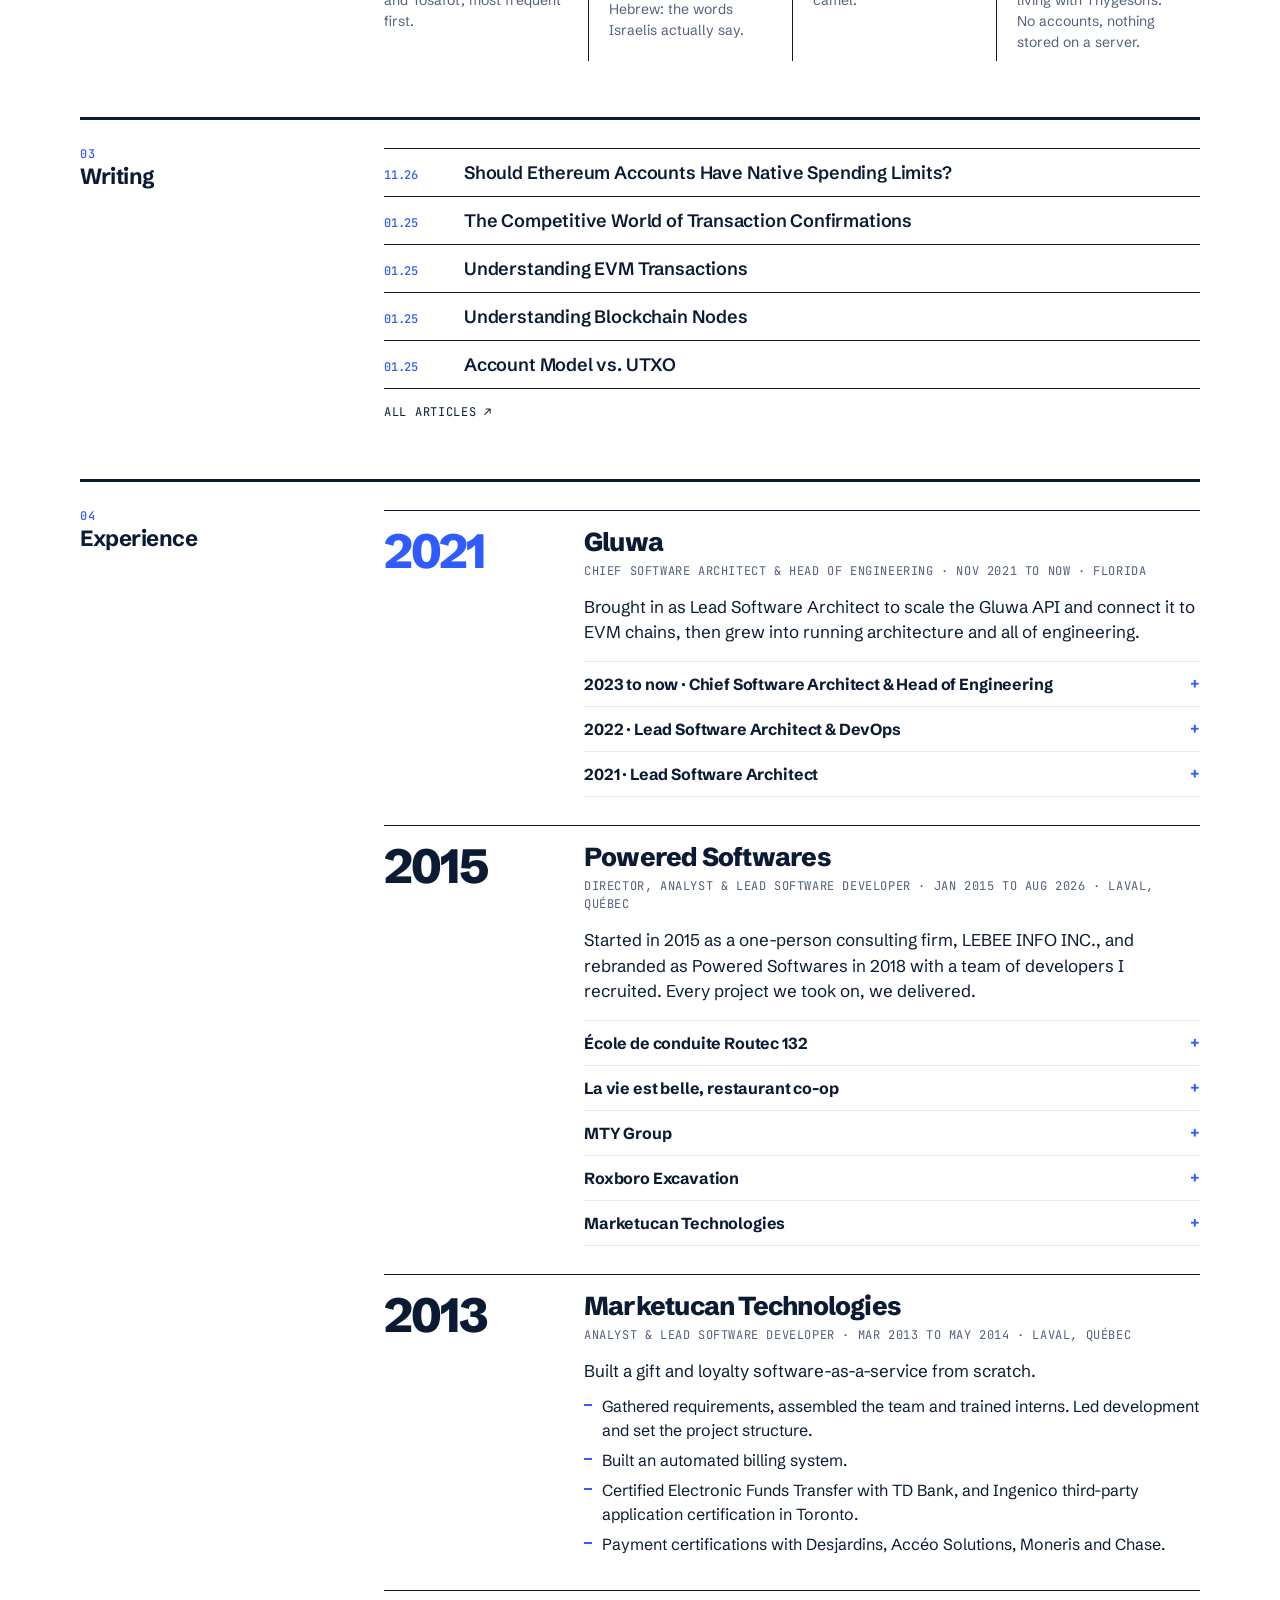
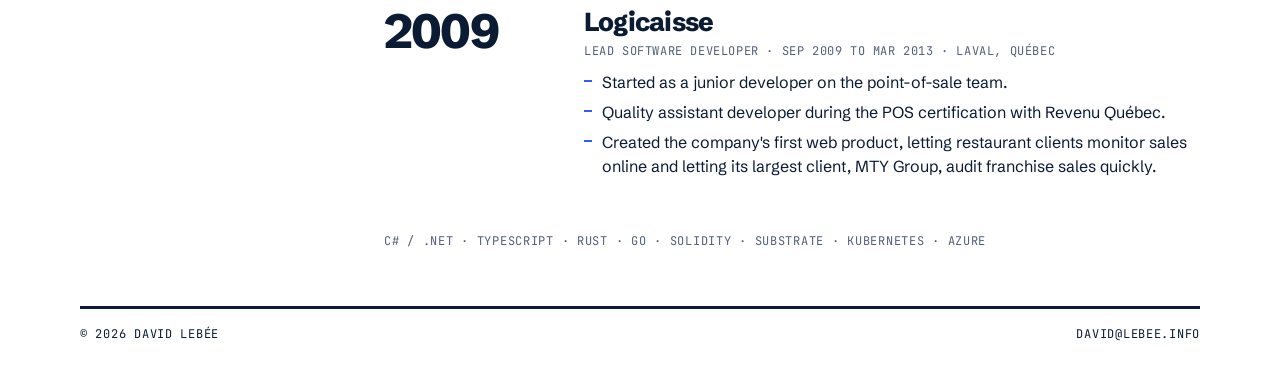
==== commit 2d9aed1b: "Use the official tagline for Interactive Kubernetes Learning Co-Authored-By: Claude Opus 5.5 <norepl" ====
--- a/index.html
+++ b/index.html
@@ -91,7 +91,7 @@
       <li>
         <a href="https://dlebee.github.io/interactive-kubernetes-learning/" target="_blank" rel="noopener">
           <span class="title"><img class="ico" src="/assets/img/icons/kubernetes-learning.svg" alt="" width="28" height="28">Interactive Kubernetes Learning <i>↗</i></span>
-          <span class="desc">Learn Kubernetes through short explanations and hands-on labs, right in your browser.</span>
+          <span class="desc">Learn Kubernetes with short explanations and hands-on labs, right in your browser.</span>
         </a>
       </li>
     </ul>
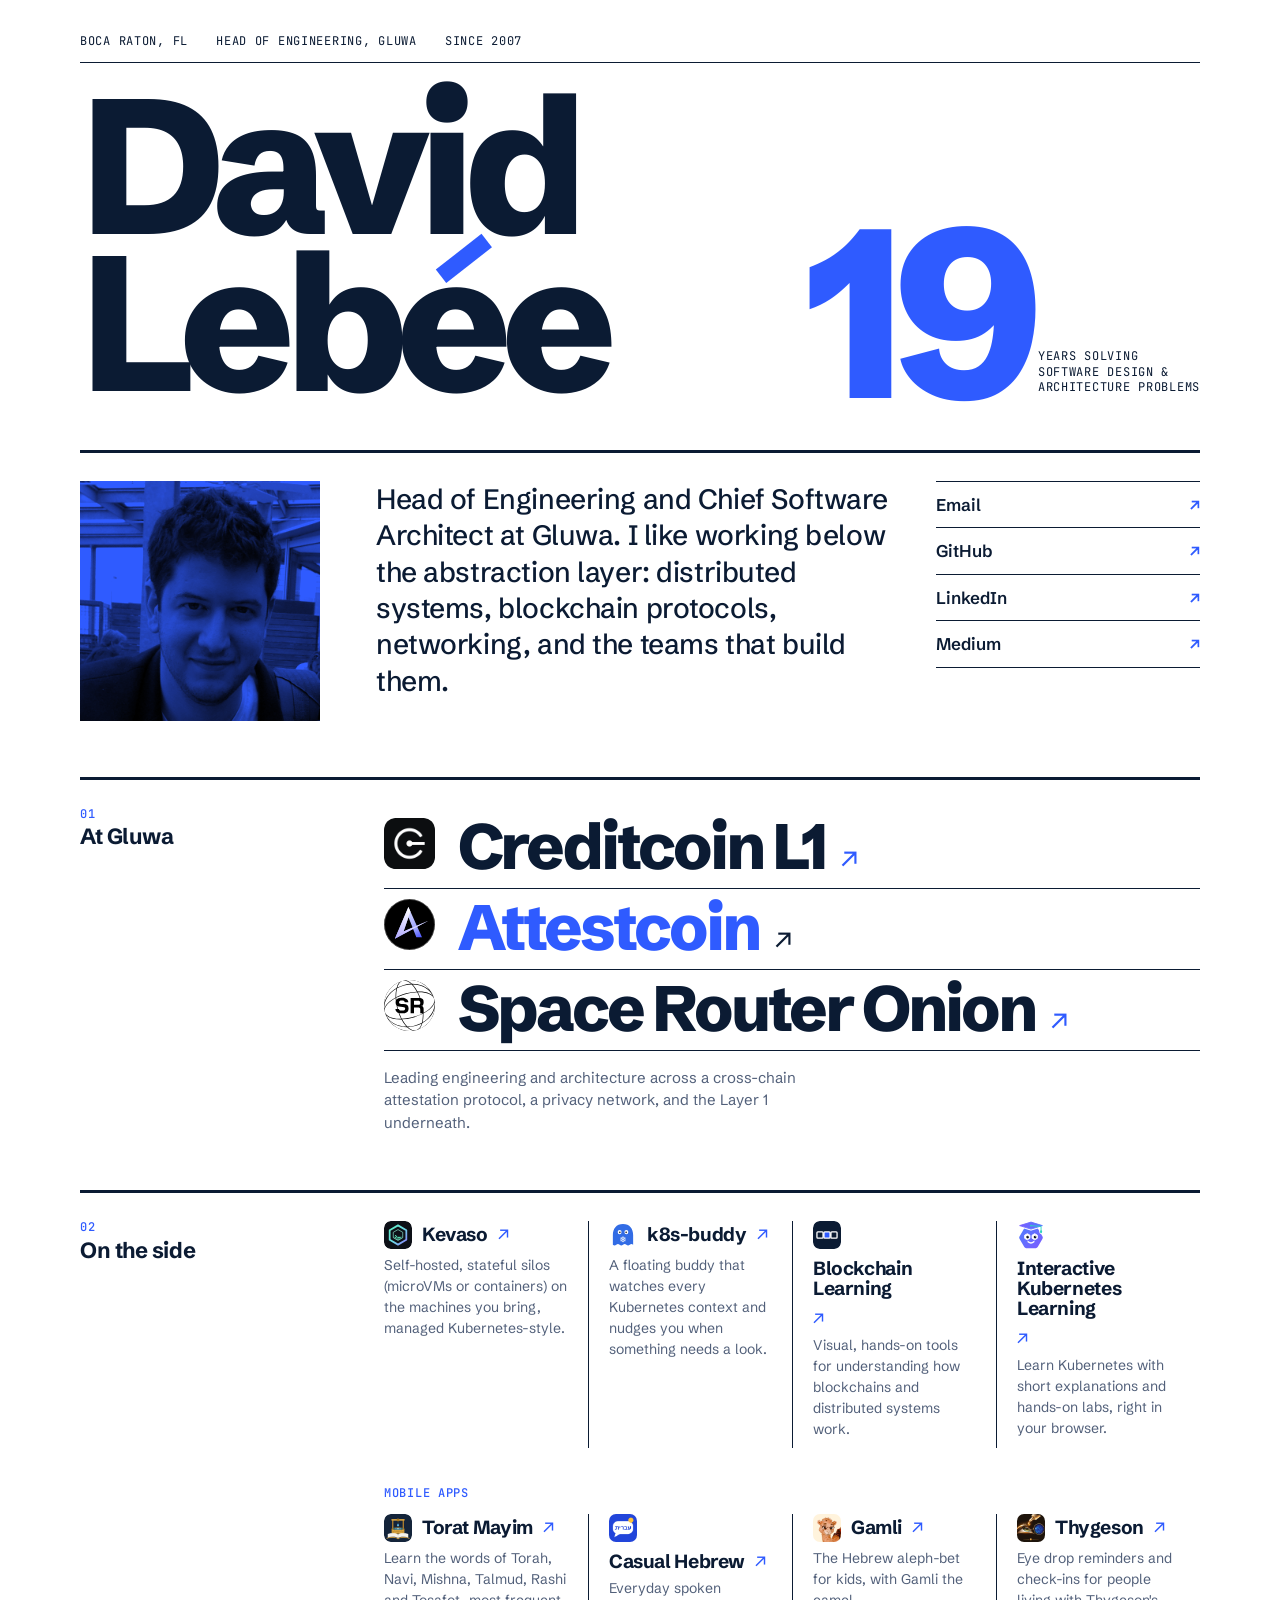
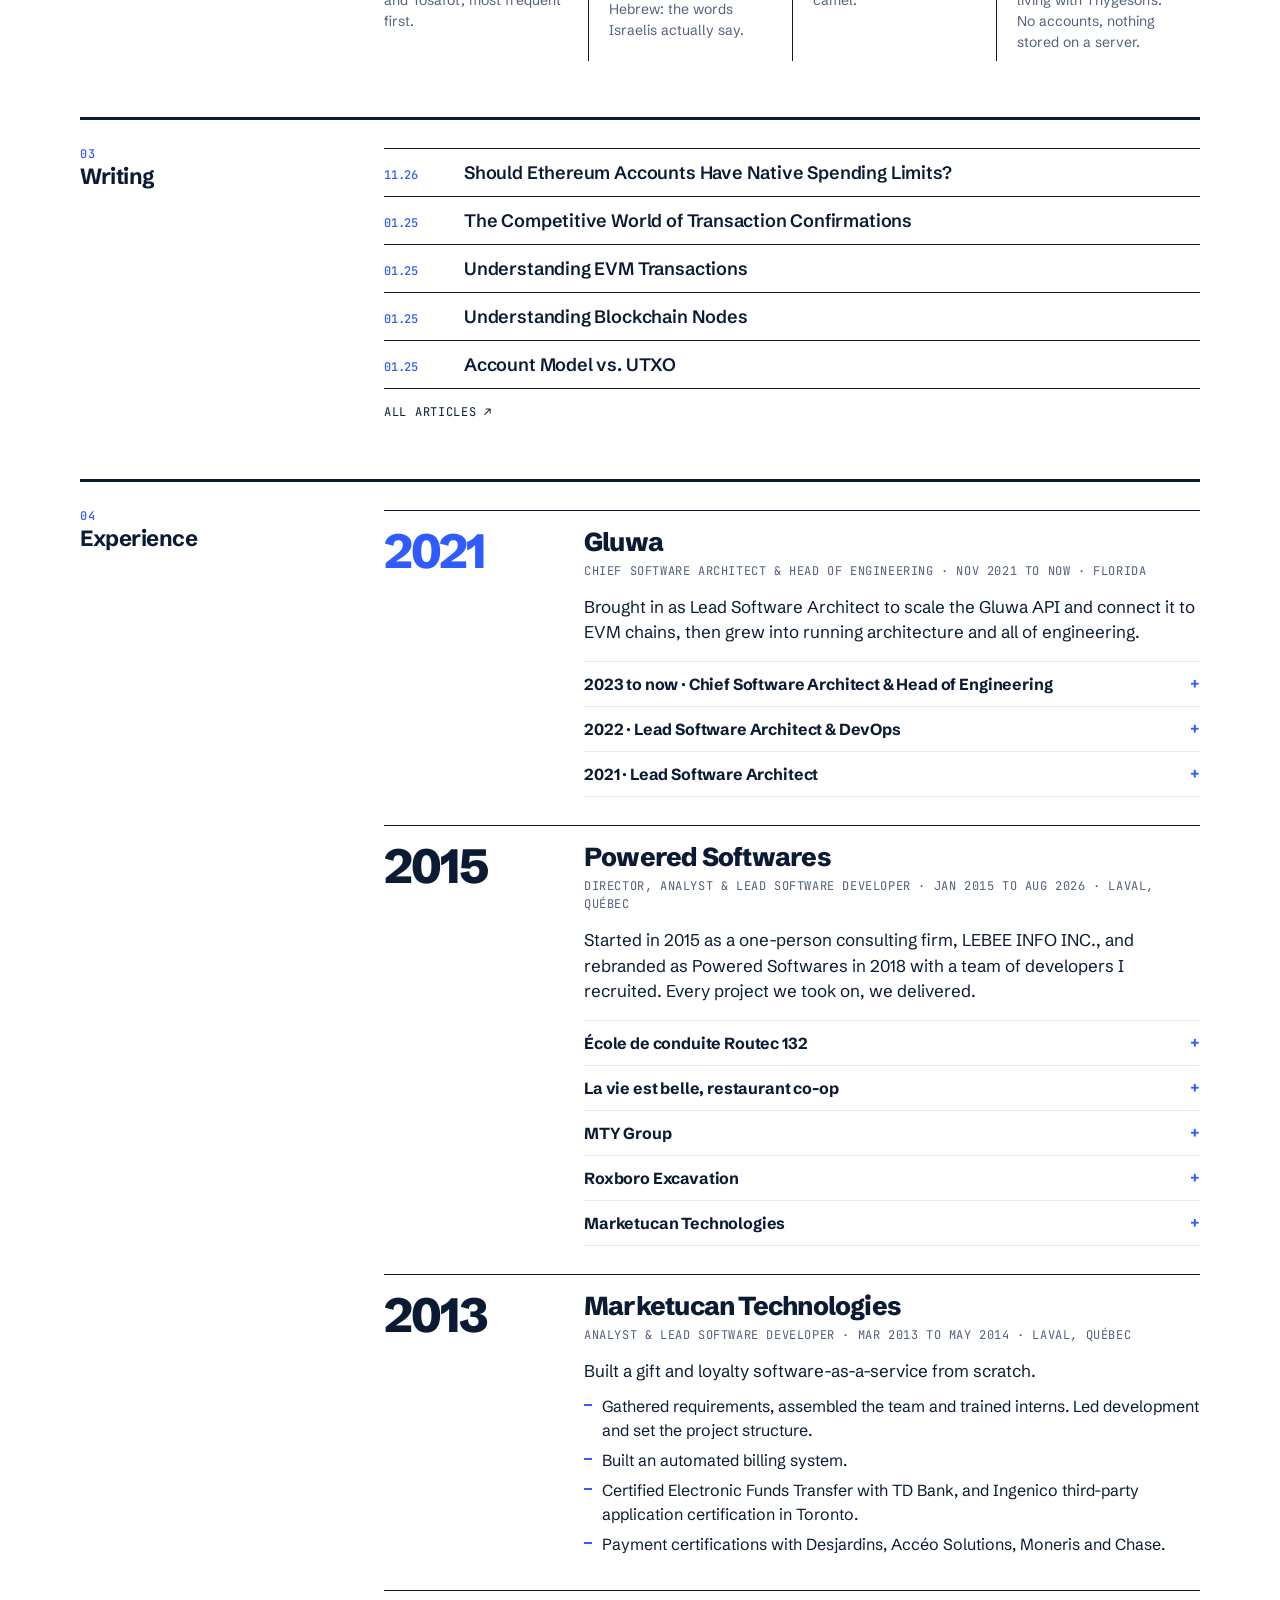
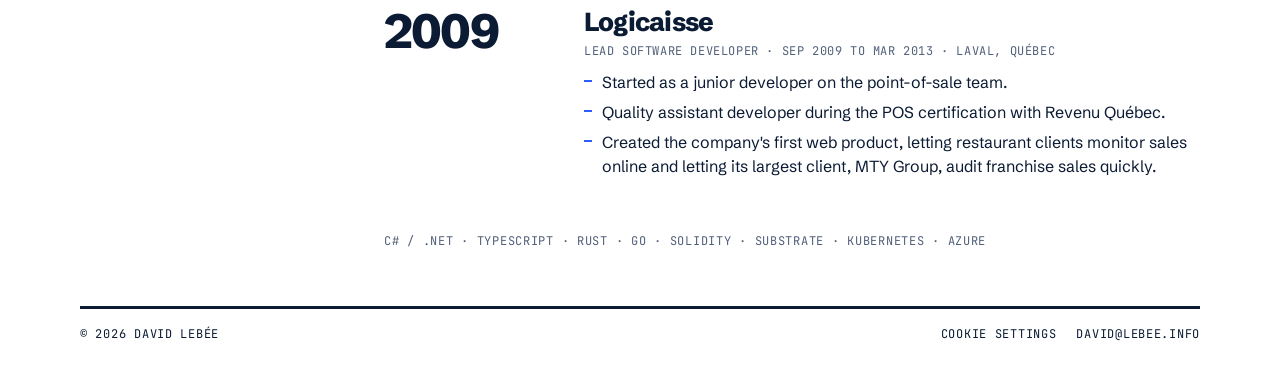
==== commit 14a4f4f8: "Analytics consent: off by default in EU/EEA/UK/CH, banner for European visitors Co-Authored-By: Clau" ====
--- a/index.html
+++ b/index.html
@@ -1,6 +1,29 @@
 <!doctype html>
 <html lang="en">
 <head>
+  <!-- Consent Mode: analytics cookies are off by default for visitors in the EU/EEA, UK and
+       Switzerland (Google decides by visitor location). Everyone else is on by default.
+       A remembered "Accept" or "Decline" from the banner overrides either default. -->
+  <script>
+    window.dataLayer = window.dataLayer || [];
+    function gtag(){dataLayer.push(arguments);}
+    gtag('consent', 'default', {
+      ad_storage: 'denied', ad_user_data: 'denied', ad_personalization: 'denied',
+      analytics_storage: 'denied', wait_for_update: 500,
+      region: ['AT','BE','BG','HR','CY','CZ','DK','EE','FI','FR','DE','GR','HU','IE','IT','LV','LT','LU','MT','NL','PL','PT','RO','SK','SI','ES','SE','IS','LI','NO','GB','CH']
+    });
+    gtag('consent', 'default', {
+      ad_storage: 'denied', ad_user_data: 'denied', ad_personalization: 'denied',
+      analytics_storage: 'granted'
+    });
+    try {
+      var c = localStorage.getItem('analytics-consent');
+      if (c === 'granted' || c === 'denied') gtag('consent', 'update', { analytics_storage: c });
+    } catch (e) {}
+    gtag('js', new Date());
+  </script>
+  <!-- Google tag (david.lebee.info property, personal Google account) -->
+  <script async src="https://www.googletagmanager.com/gtm.js?id=GTM-W5NX2T6T"></script>
   <meta charset="utf-8">
   <meta name="viewport" content="width=device-width, initial-scale=1">
   <title>David Lebée</title>
@@ -16,8 +39,8 @@
   <link rel="preconnect" href="https://fonts.googleapis.com">
   <link rel="preconnect" href="https://fonts.gstatic.com" crossorigin>
   <link href="https://fonts.googleapis.com/css2?family=JetBrains+Mono:wght@400;500&family=Schibsted+Grotesk:wght@400;500;600;700;800&display=swap" rel="stylesheet">
-  <link rel="stylesheet" href="/assets/css/tokens.css?v=swiss8">
-  <link rel="stylesheet" href="/assets/css/site.css?v=swiss8">
+  <link rel="stylesheet" href="/assets/css/tokens.css?v=swiss9">
+  <link rel="stylesheet" href="/assets/css/site.css?v=swiss9">
   <script type="application/ld+json">
   {"@context":"https://schema.org","@type":"Person","name":"David Lebée","jobTitle":"Head of Engineering & Chief Software Architect","worksFor":{"@type":"Organization","name":"Gluwa"},"email":"mailto:david@lebee.info","url":"https://david.lebee.info/","sameAs":["https://www.linkedin.com/in/davidlebee/","https://github.com/dlebee","https://medium.com/@dsylebee"]}
   </script>
@@ -279,11 +302,19 @@
 
   <footer class="foot">
     <span>© <span data-year>2026</span> David Lebée</span>
-    <a href="mailto:david@lebee.info" target="_blank" rel="noopener">david@lebee.info</a>
+    <span class="foot-links"><button type="button" class="linkish" data-cookie-settings>Cookie settings</button><a href="mailto:david@lebee.info" target="_blank" rel="noopener">david@lebee.info</a></span>
   </footer>
 
+  <div class="consent" id="consent" role="dialog" aria-live="polite" aria-label="Analytics cookies" hidden>
+    <p>This site uses Google Analytics cookies to count visits. Nothing is sold or used for ads.</p>
+    <div class="consent-actions">
+      <button type="button" data-consent="denied">Decline</button>
+      <button type="button" data-consent="granted" class="primary">Accept</button>
+    </div>
+  </div>
+
 </main>
 
-<script src="/assets/js/site.js"></script>
+<script src="/assets/js/site.js?v=consent"></script>
 </body>
 </html>
--- a/assets/css/site.css
+++ b/assets/css/site.css
@@ -200,3 +200,25 @@
   font-family: var(--font-mono); font-size: 12px; text-transform: uppercase; letter-spacing: 0.06em;
 }
 .foot a:hover { color: var(--signal); }
+
+/* ---------- Analytics consent -------------------------------------------- */
+
+.foot-links { display: flex; gap: 20px; flex-wrap: wrap; }
+.linkish { all: unset; cursor: pointer; }
+.linkish:hover { color: var(--signal); }
+.consent {
+  position: fixed; left: 16px; right: 16px; bottom: 16px; z-index: 10;
+  max-width: 560px; margin-left: auto;
+  background: var(--paper); color: var(--ink);
+  border: 3px solid var(--ink); padding: 16px 18px;
+  display: flex; flex-wrap: wrap; align-items: center; gap: 12px 20px;
+}
+.consent[hidden] { display: none; }
+.consent p { margin: 0; flex: 1 1 260px; font-size: 15px; line-height: 1.4; }
+.consent-actions { display: flex; gap: 8px; }
+.consent button {
+  font: 600 14px/1 var(--font-sans); cursor: pointer;
+  padding: 10px 16px; border: 2px solid var(--ink); background: transparent; color: var(--ink);
+}
+.consent button.primary { background: var(--signal); border-color: var(--signal); color: #fff; }
+.consent button:hover { border-color: var(--signal); }
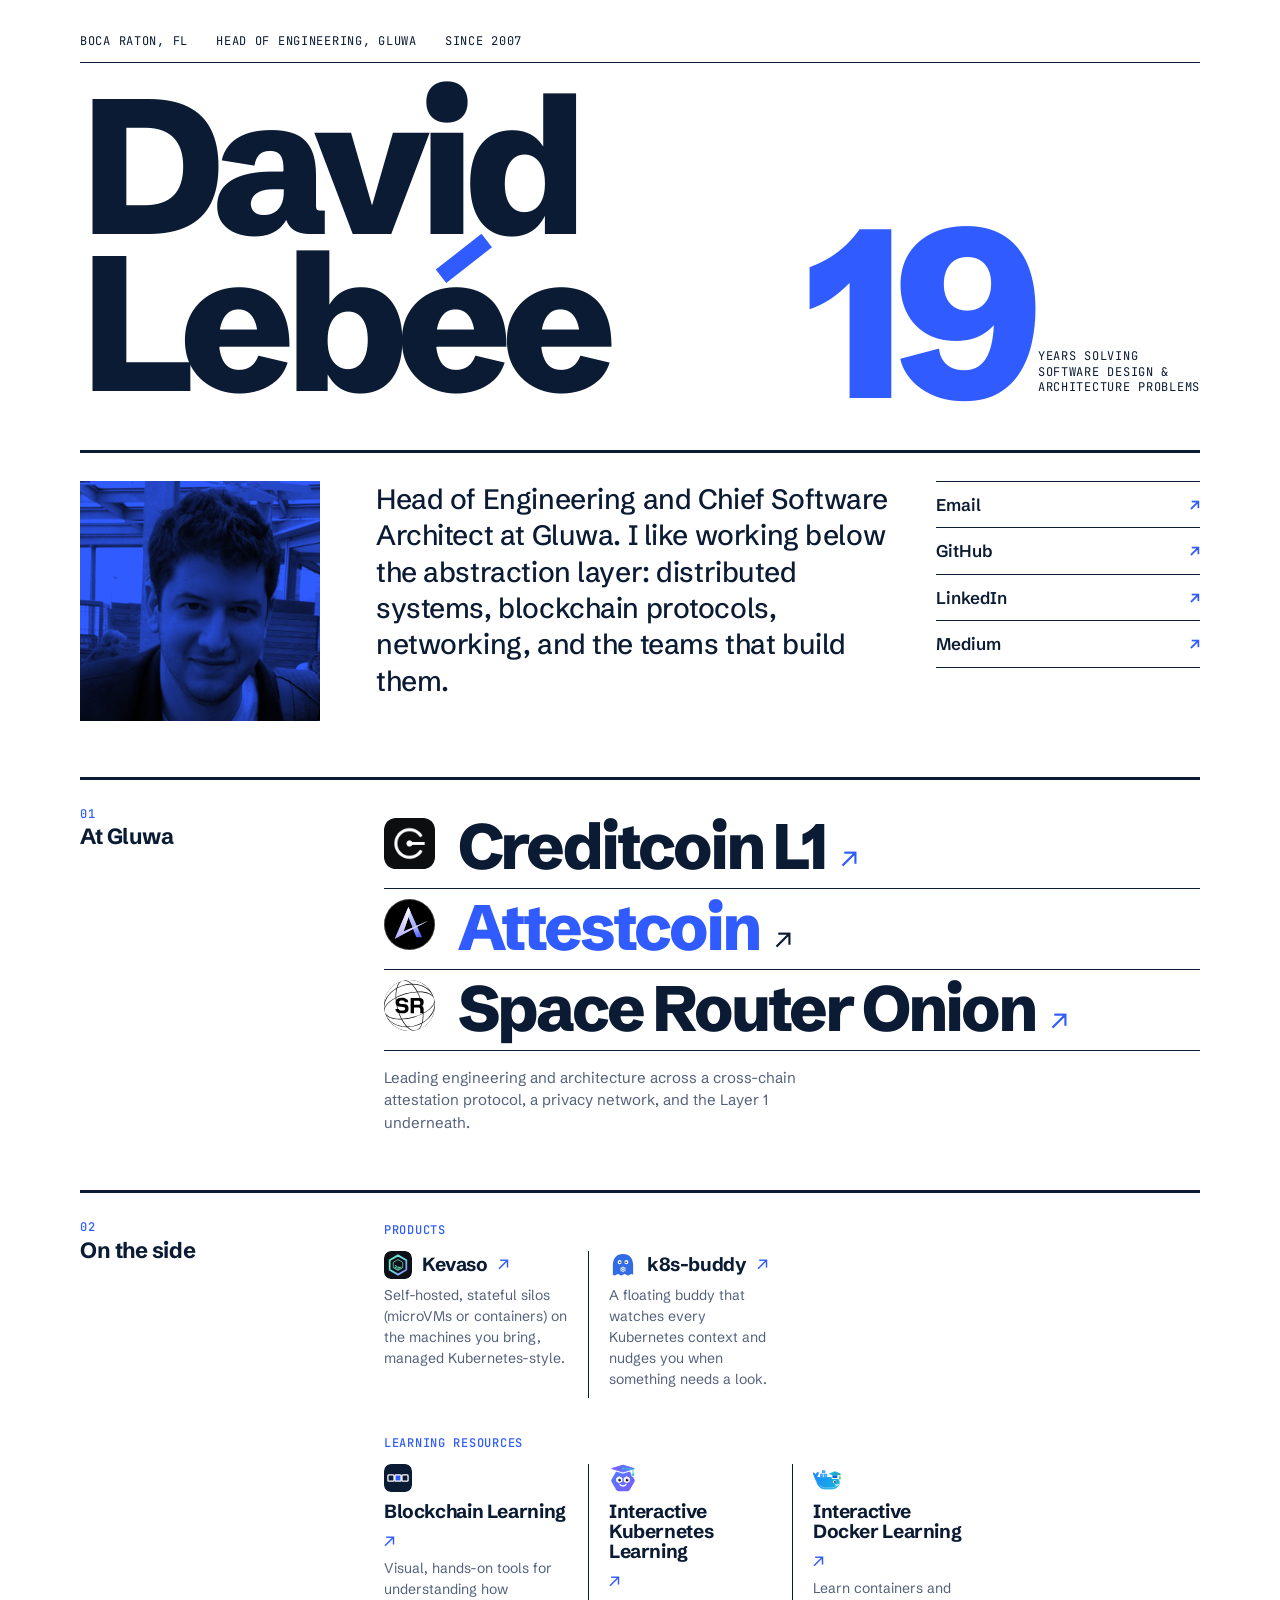
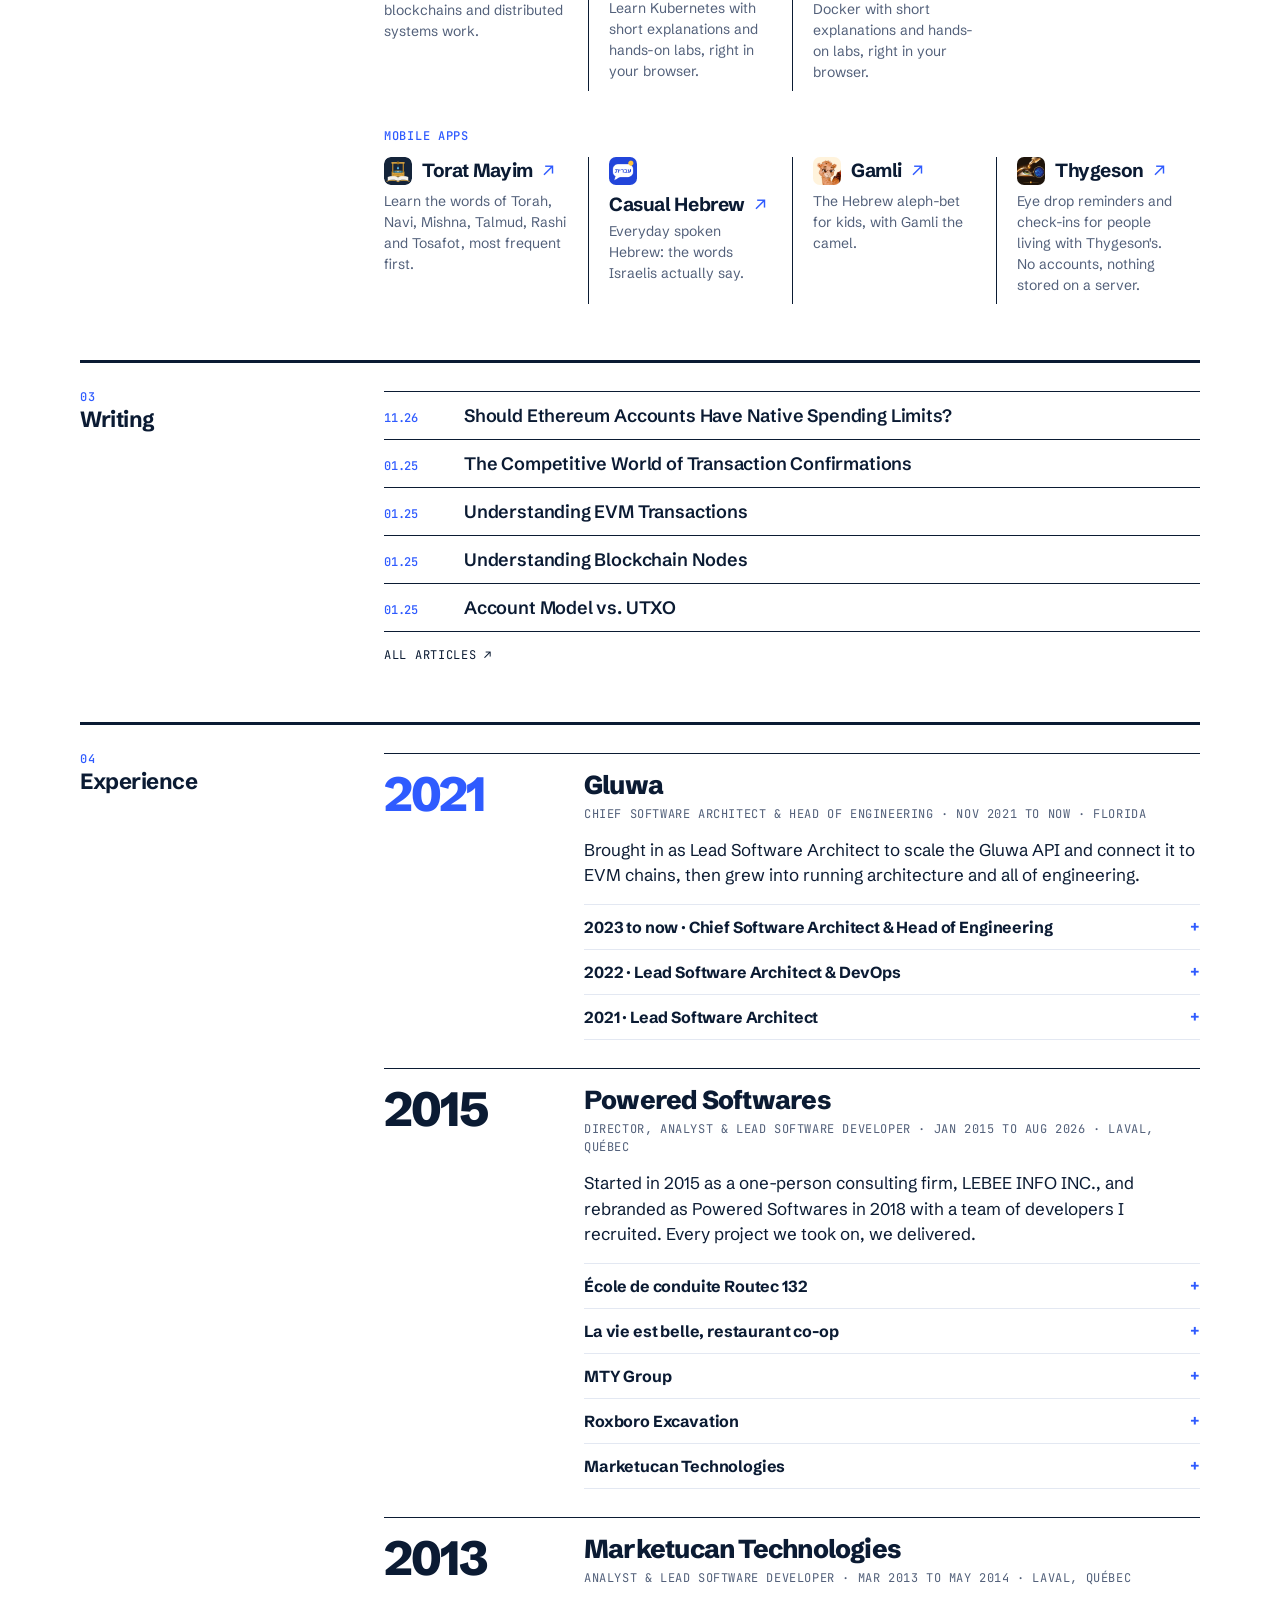
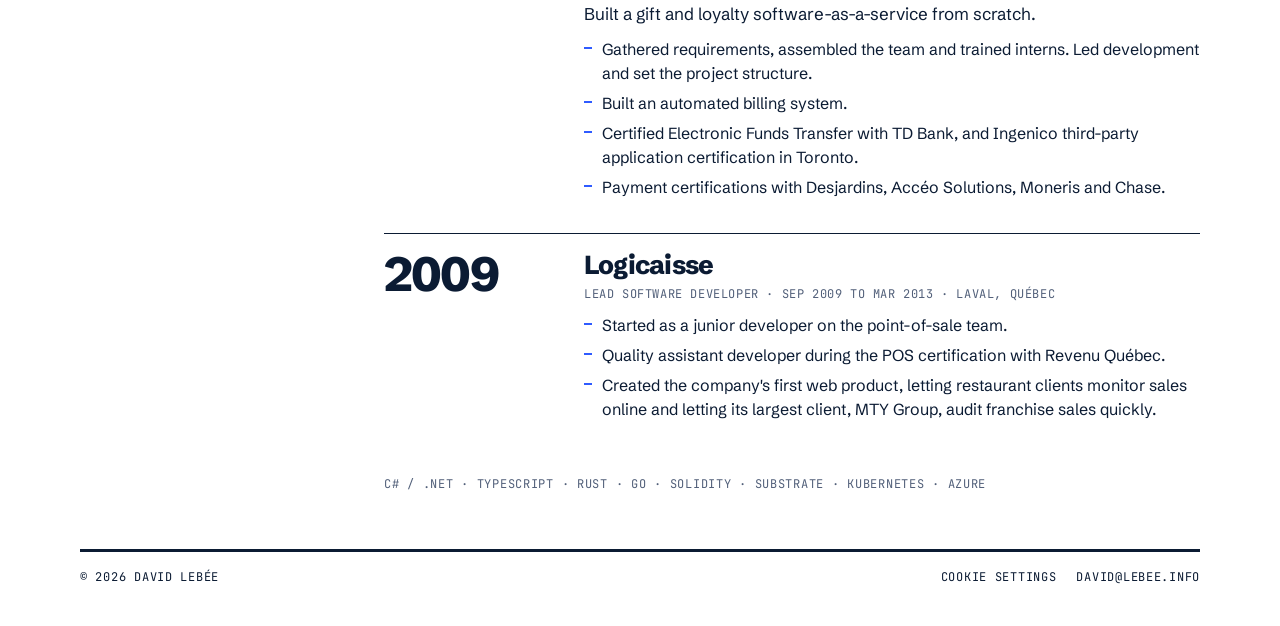
==== commit 56b5e6df: "Add Interactive Docker Learning; split side projects into products and learning resources Co-Authore" ====
--- a/index.html
+++ b/index.html
@@ -40,7 +40,7 @@
   <link rel="preconnect" href="https://fonts.gstatic.com" crossorigin>
   <link href="https://fonts.googleapis.com/css2?family=JetBrains+Mono:wght@400;500&family=Schibsted+Grotesk:wght@400;500;600;700;800&display=swap" rel="stylesheet">
   <link rel="stylesheet" href="/assets/css/tokens.css?v=swiss9">
-  <link rel="stylesheet" href="/assets/css/site.css?v=swiss9">
+  <link rel="stylesheet" href="/assets/css/site.css?v=swiss10">
   <script type="application/ld+json">
   {"@context":"https://schema.org","@type":"Person","name":"David Lebée","jobTitle":"Head of Engineering & Chief Software Architect","worksFor":{"@type":"Organization","name":"Gluwa"},"email":"mailto:david@lebee.info","url":"https://david.lebee.info/","sameAs":["https://www.linkedin.com/in/davidlebee/","https://github.com/dlebee","https://medium.com/@dsylebee"]}
   </script>
@@ -92,7 +92,8 @@
   <section class="row">
     <h2 class="label"><span>02</span>On the side</h2>
     <div>
-    <ul class="cols side apps">
+      <h3 class="sub first">Products</h3>
+      <ul class="cols side apps">
       <li>
         <a href="https://kevaso.com" target="_blank" rel="noopener">
           <span class="title"><img class="ico" src="/assets/img/icons/kevaso.svg" alt="" width="28" height="28">Kevaso <i>↗</i></span>
@@ -105,6 +106,9 @@
           <span class="desc">A floating buddy that watches every Kubernetes context and nudges you when something needs a look.</span>
         </a>
       </li>
+      </ul>
+      <h3 class="sub">Learning resources</h3>
+      <ul class="cols side apps">
       <li>
         <a href="https://interactive-blockchain-learning.vercel.app/" target="_blank" rel="noopener">
           <span class="title"><img class="ico" src="/assets/img/icons/blockchain-learning.svg" alt="" width="28" height="28">Blockchain Learning <i>↗</i></span>
@@ -117,7 +121,13 @@
           <span class="desc">Learn Kubernetes with short explanations and hands-on labs, right in your browser.</span>
         </a>
       </li>
-    </ul>
+      <li>
+        <a href="https://dlebee.github.io/interactive-docker-learning/#/home" target="_blank" rel="noopener">
+          <span class="title"><img class="ico" src="/assets/img/icons/docker-learning.svg" alt="" width="28" height="28">Interactive Docker Learning <i>↗</i></span>
+          <span class="desc">Learn containers and Docker with short explanations and hands-on labs, right in your browser.</span>
+        </a>
+      </li>
+      </ul>
       <h3 class="sub">Mobile apps</h3>
       <ul class="cols side apps">
       <li>
--- a/assets/css/site.css
+++ b/assets/css/site.css
@@ -222,3 +222,4 @@
 }
 .consent button.primary { background: var(--signal); border-color: var(--signal); color: #fff; }
 .consent button:hover { border-color: var(--signal); }
+.sub.first { margin-top: 0; }
